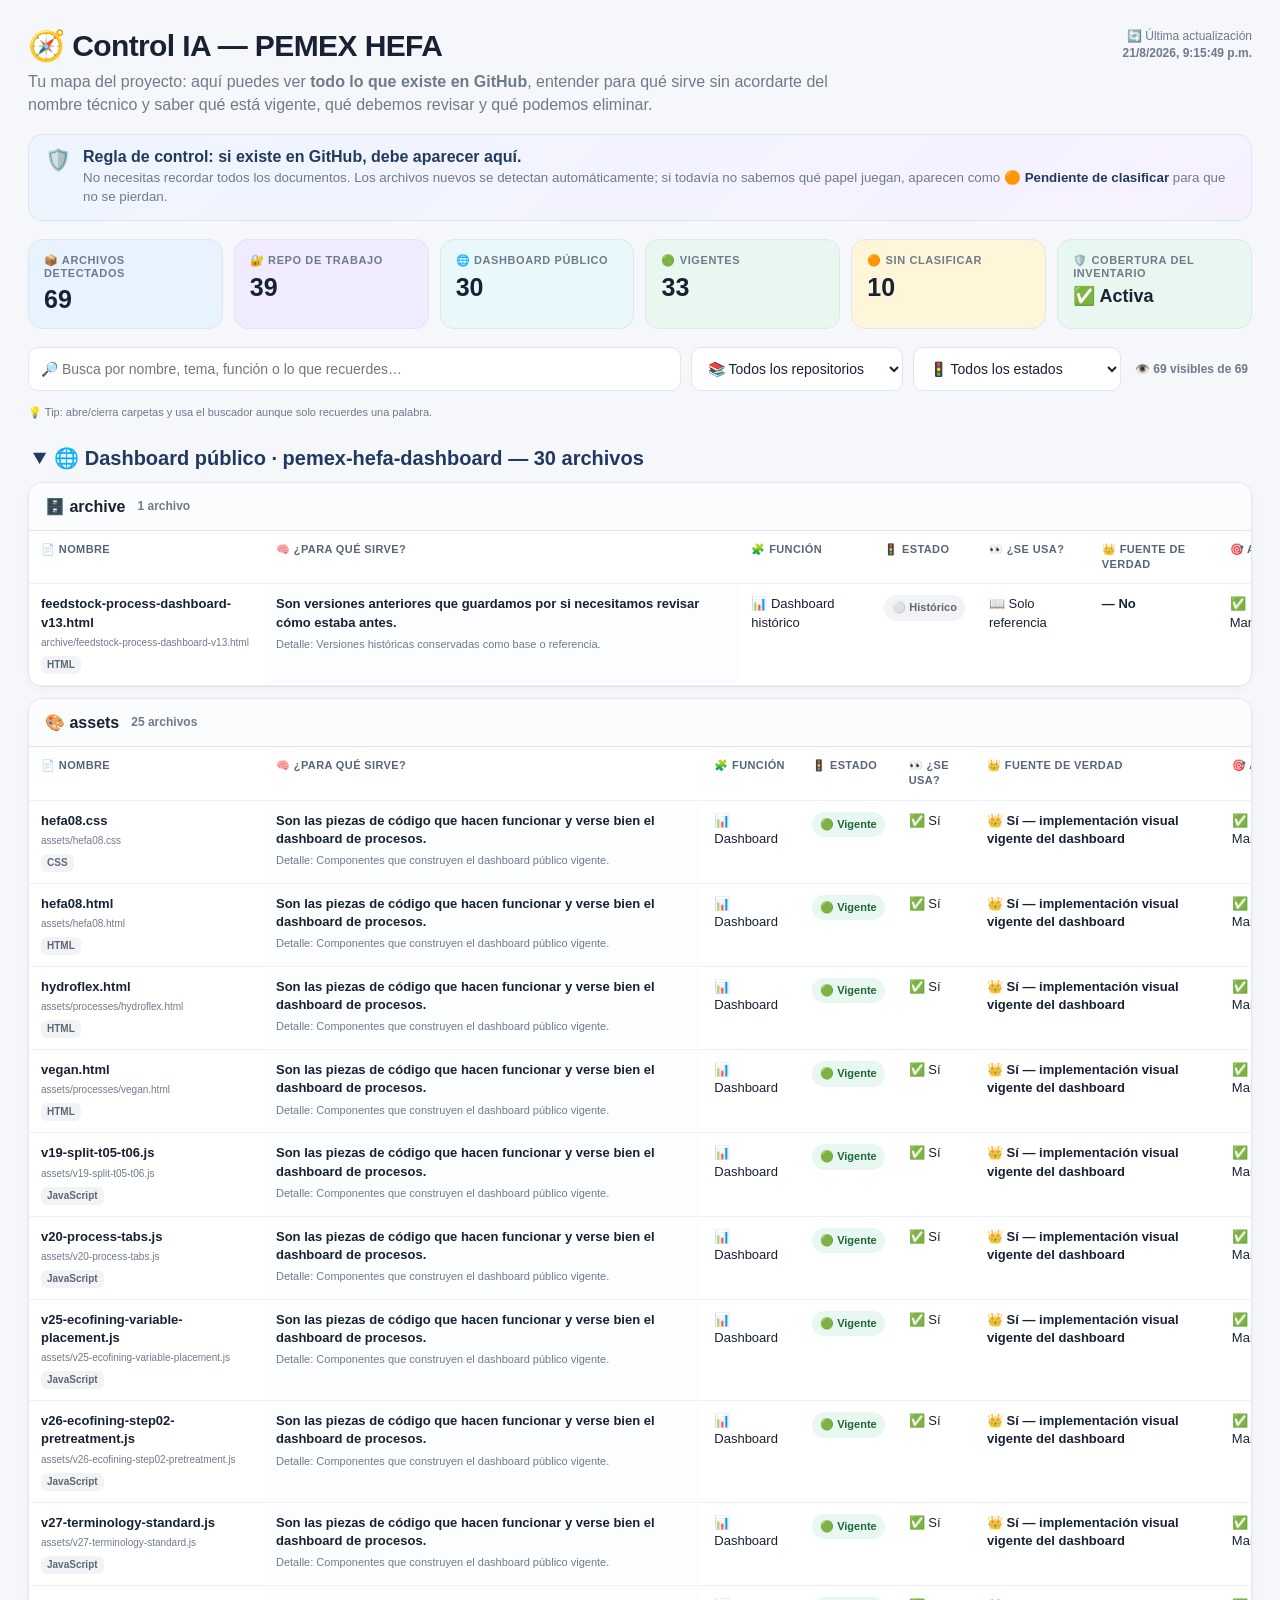
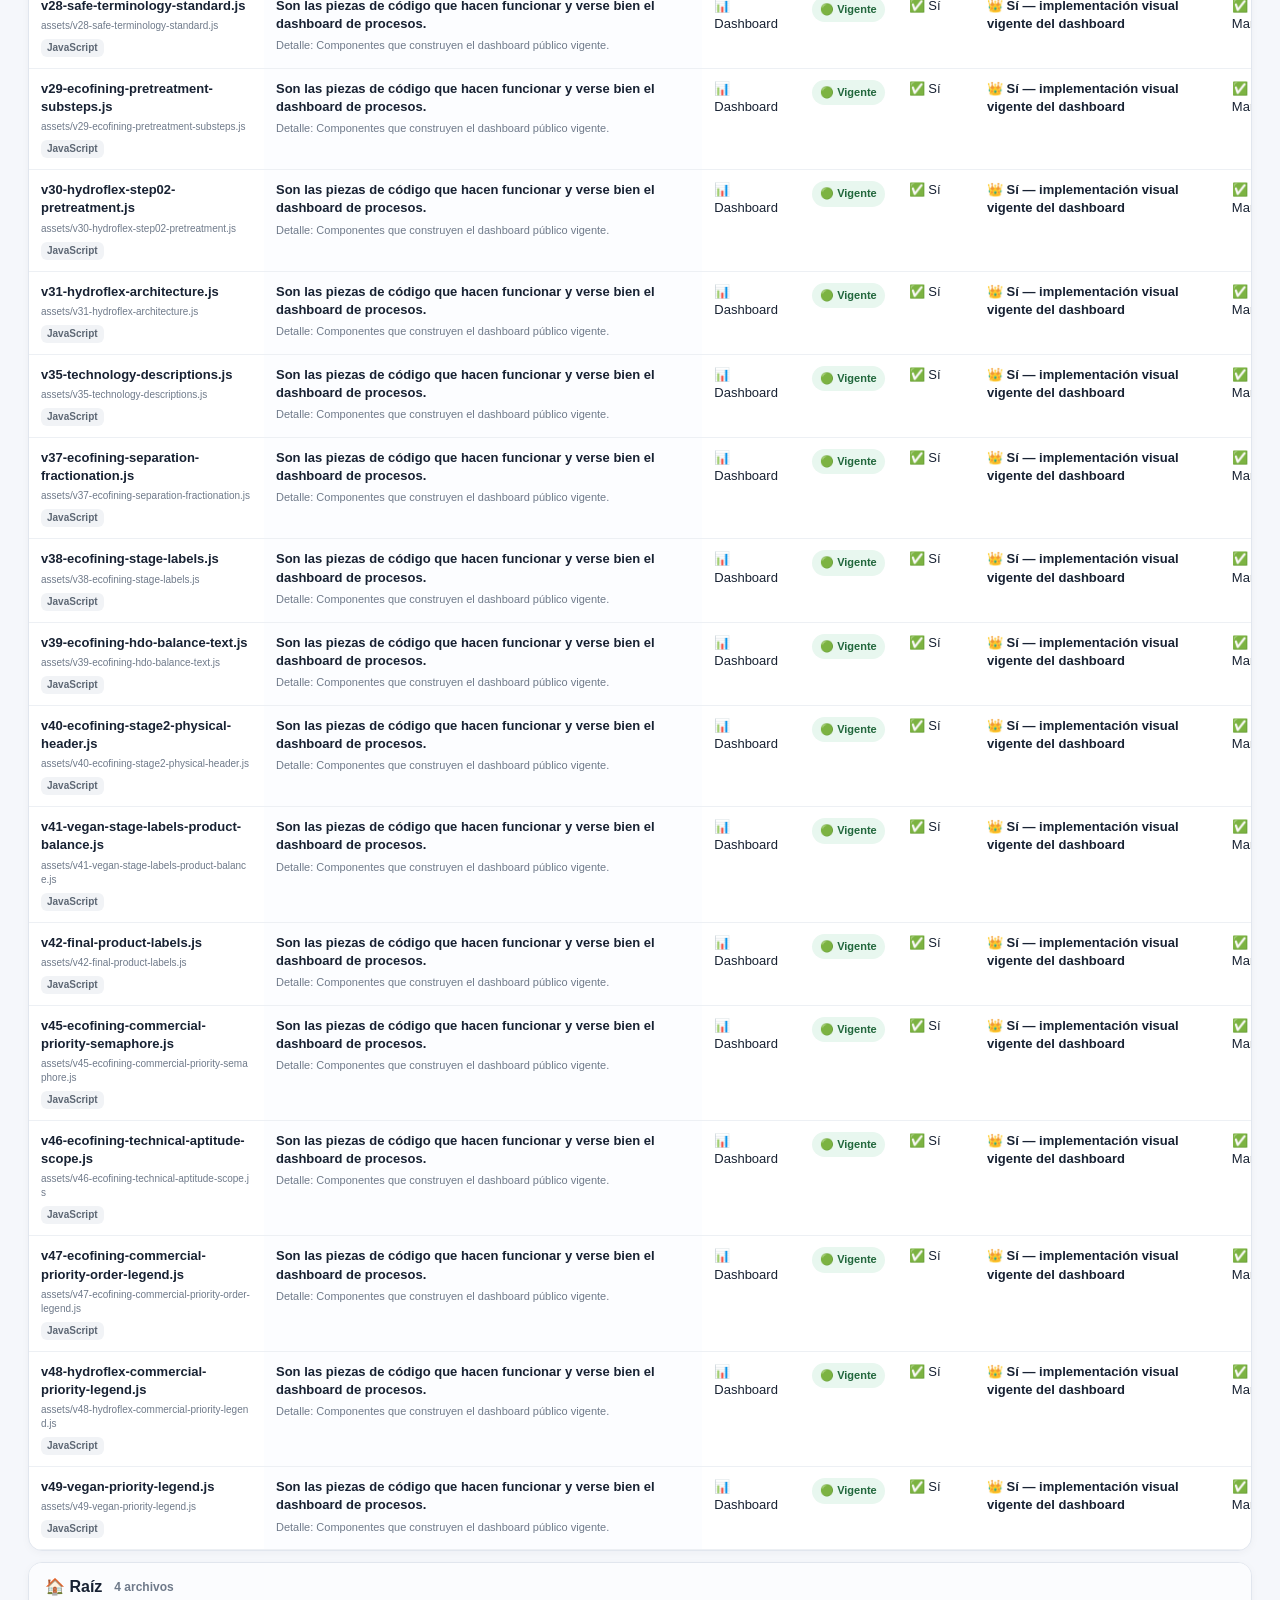
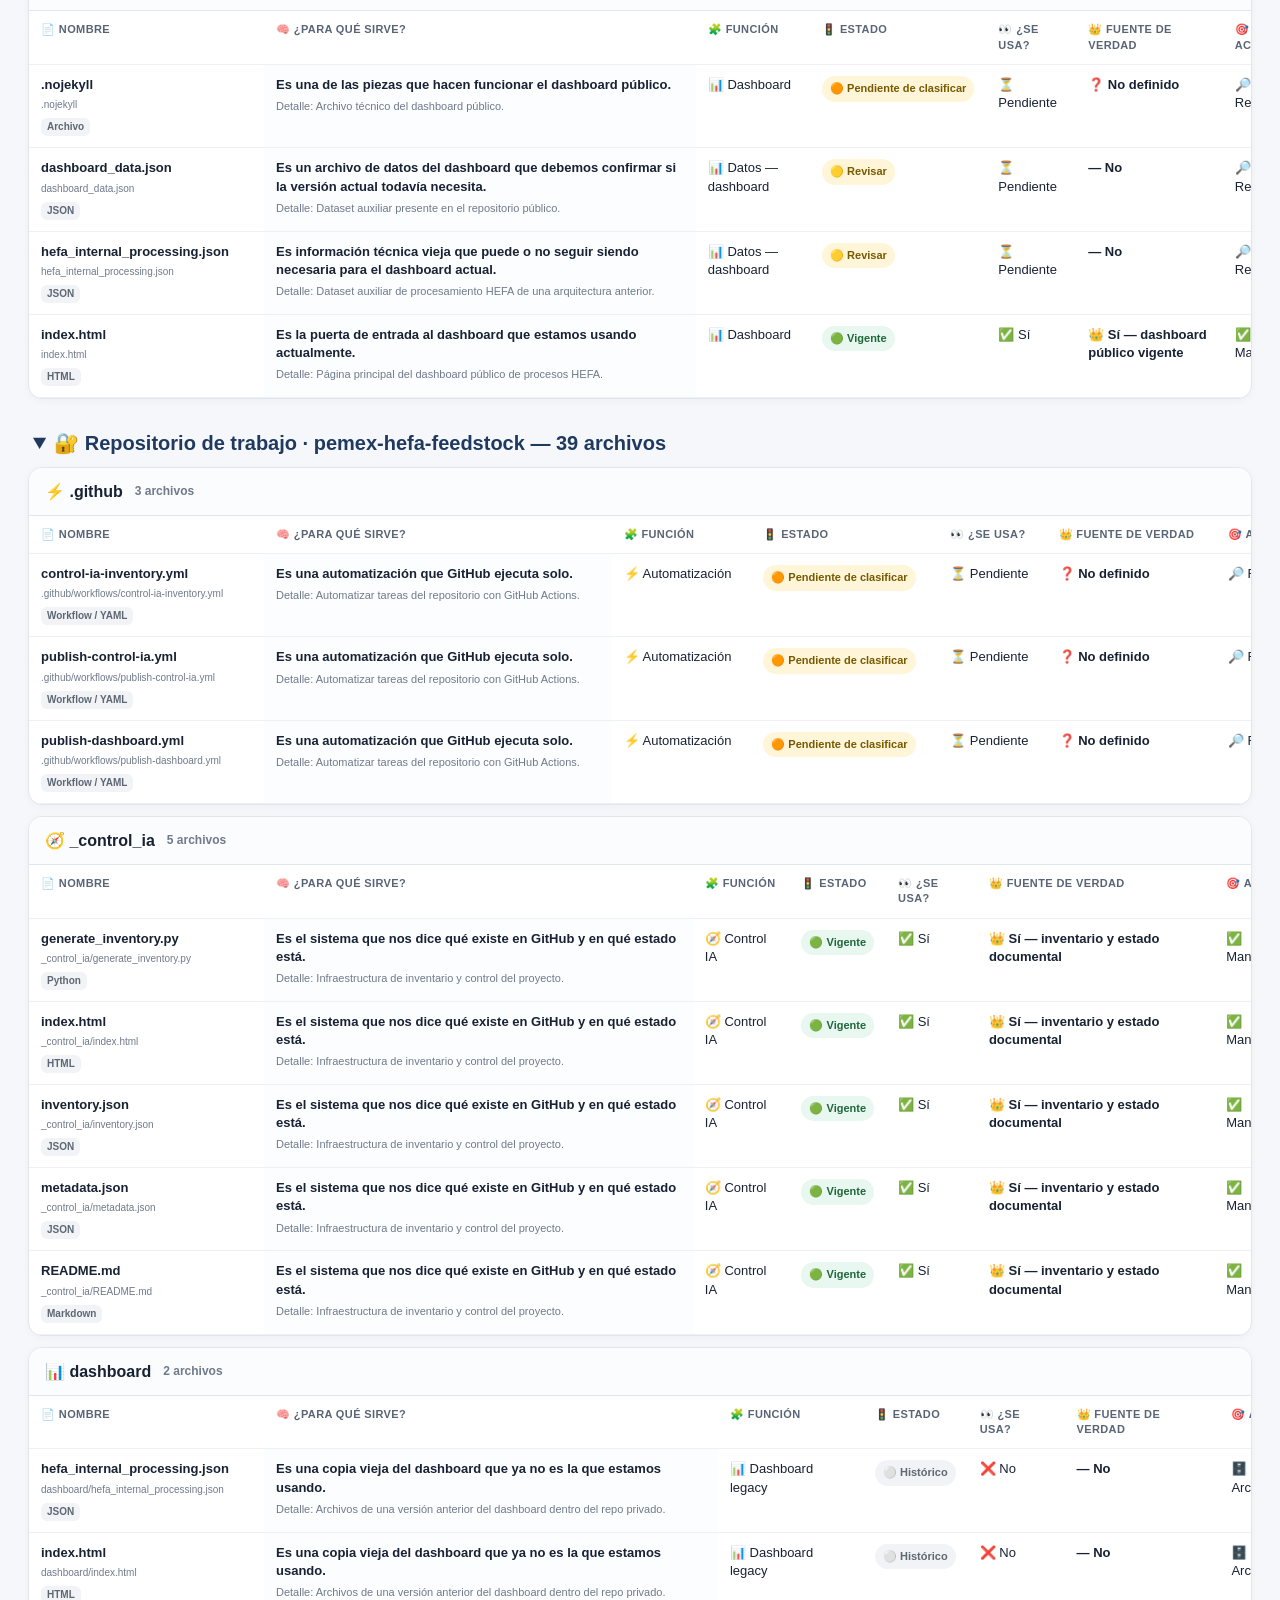
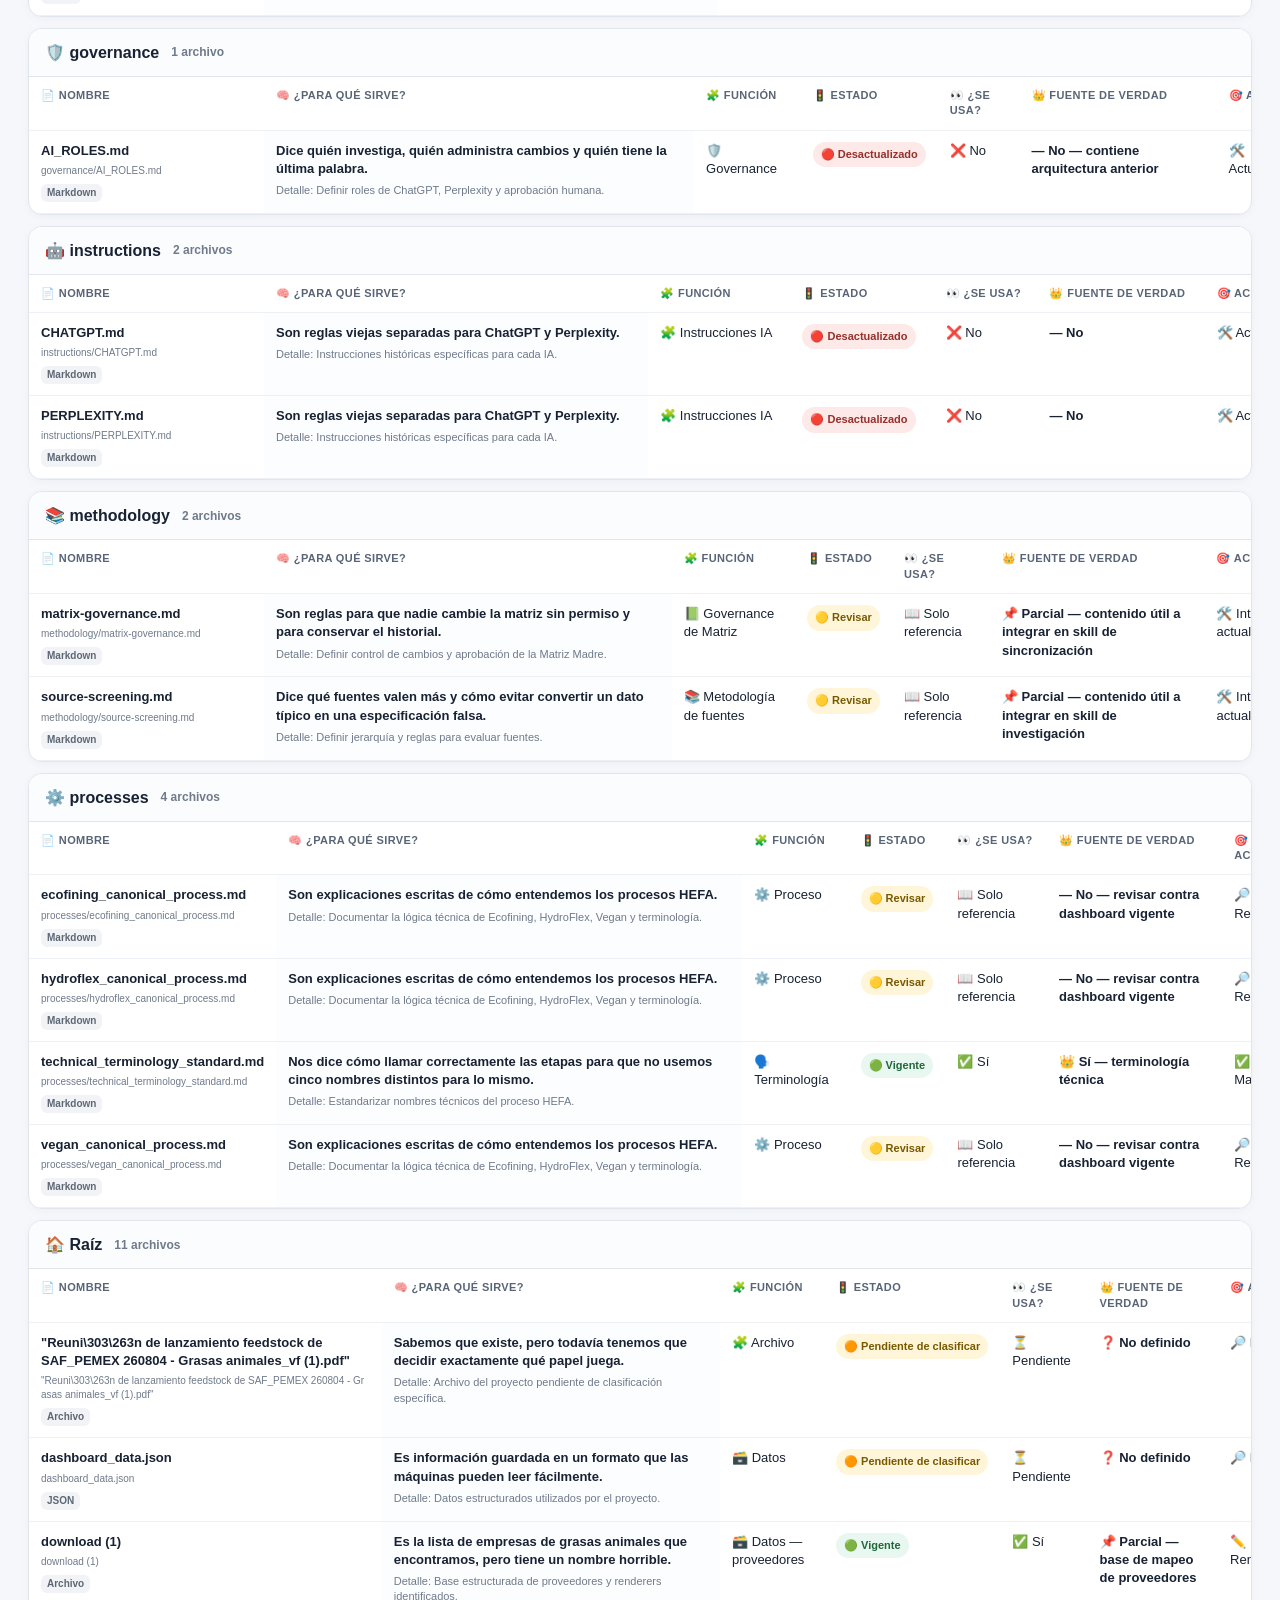
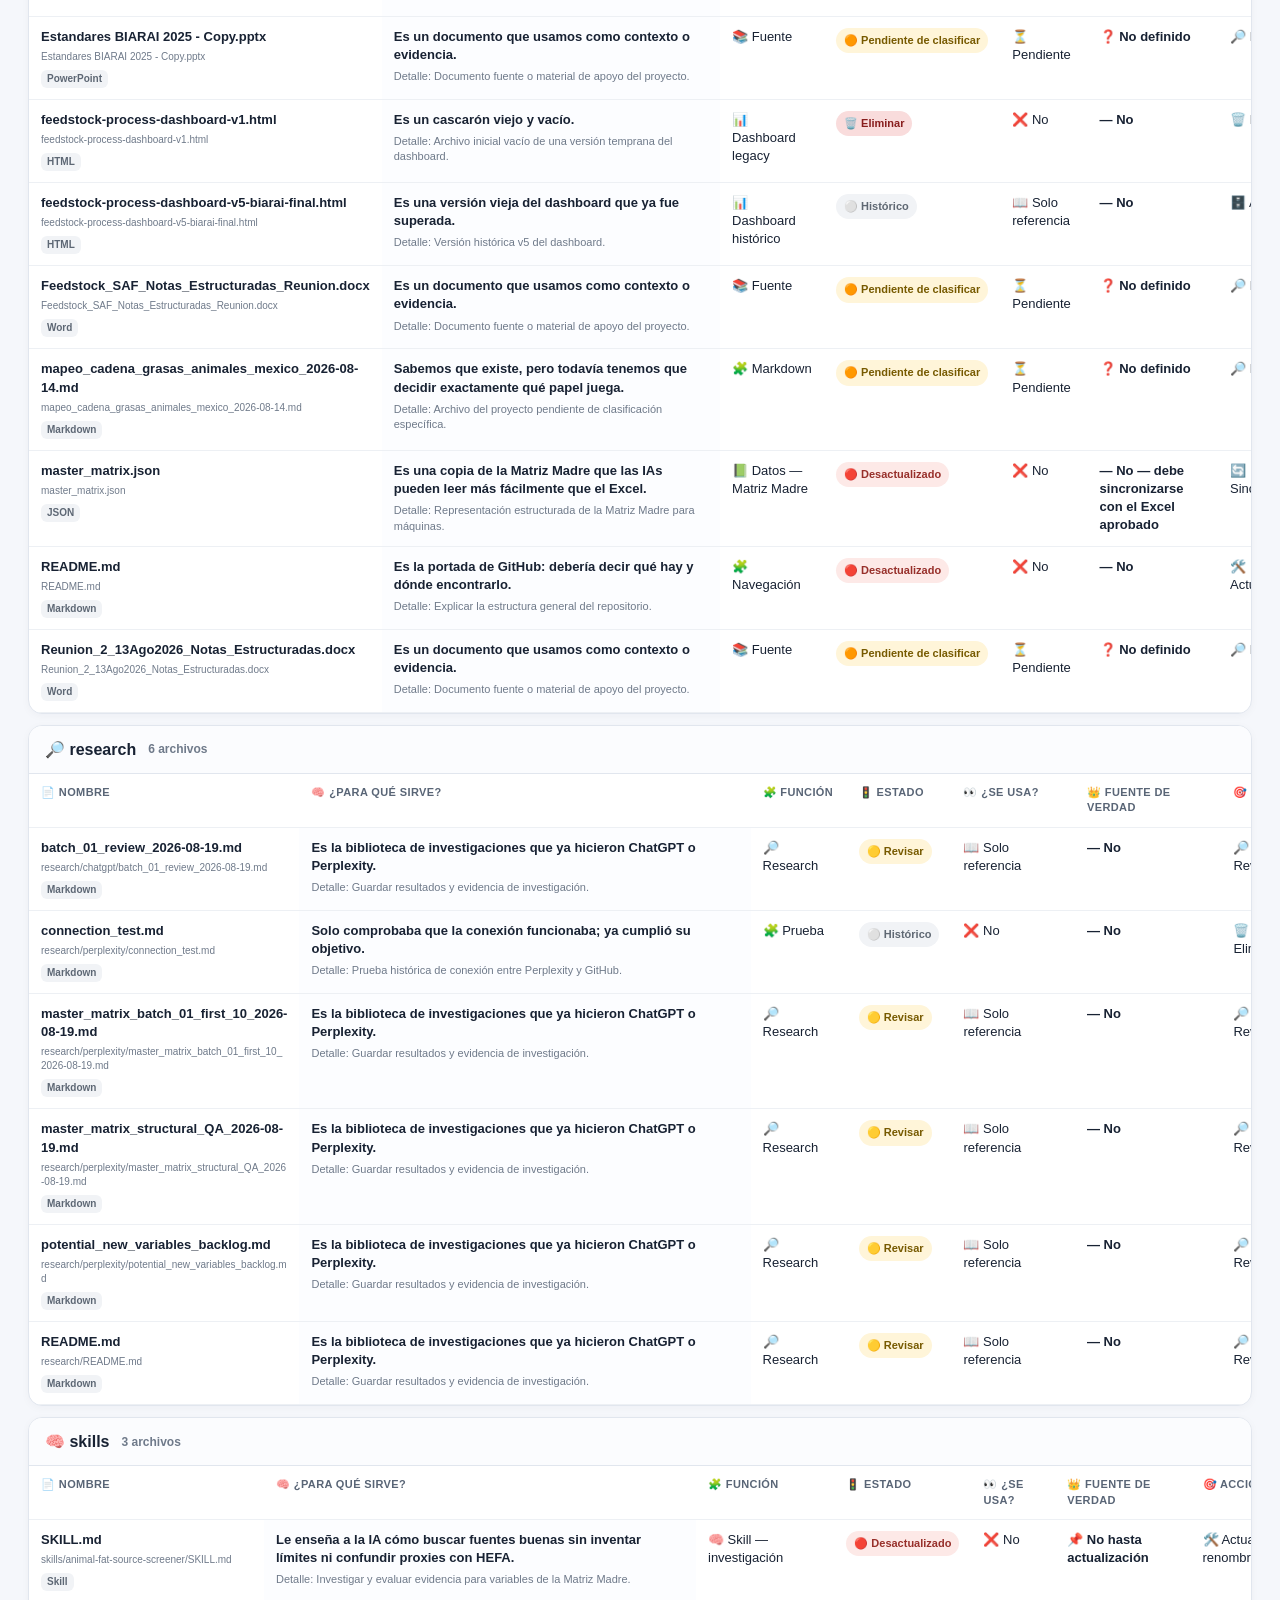
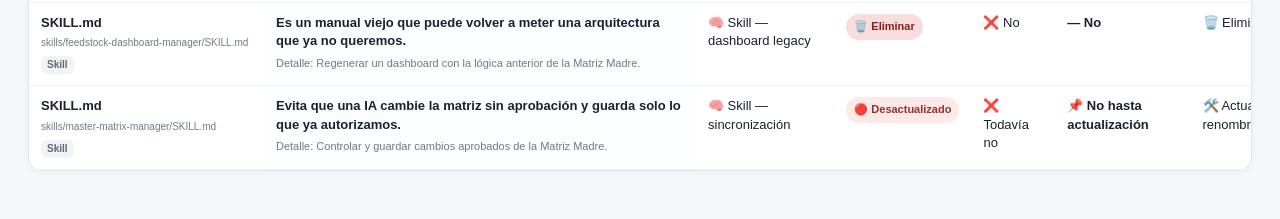
==== control-ia/index.html @ f3b9d6de "Update public Control IA" ====
<!doctype html>
<html lang="es">
<head>
  <meta charset="utf-8" />
  <meta name="viewport" content="width=device-width, initial-scale=1" />
  <title>Control IA — PEMEX HEFA</title>
  <style>
    :root{
      color-scheme:light;
      --bg:#f5f7fb;--card:#ffffff;--text:#182233;--muted:#6f7a8a;--line:#e1e6ee;
      --navy:#203a5f;--blue:#e9f2ff;--purple:#f1ebff;--green:#e8f7ef;--yellow:#fff5d9;
      --red:#fde9e7;--pink:#fff0f6;--gray:#f1f3f6;--cyan:#e9f8fb;
    }
    *{box-sizing:border-box}
    body{margin:0;background:var(--bg);color:var(--text);font-family:Inter,Arial,Helvetica,sans-serif}
    .wrap{max-width:1680px;margin:0 auto;padding:28px}
    .top{display:flex;justify-content:space-between;gap:24px;align-items:flex-start;margin-bottom:18px}
    h1{margin:0 0 7px;font-size:30px;letter-spacing:-.02em}.subtitle{color:var(--muted);margin:0;max-width:850px;line-height:1.45}
    .stamp{color:var(--muted);font-size:12px;text-align:right;line-height:1.45}
    .rule{background:linear-gradient(135deg,#eef5ff,#f7f1ff);border:1px solid #dce5f4;border-radius:14px;padding:13px 16px;margin:14px 0 18px;display:flex;gap:12px;align-items:flex-start}
    .rule .emoji{font-size:21px}.rule b{color:var(--navy)}.rule small{display:block;color:var(--muted);margin-top:3px;line-height:1.4}
    .cards{display:grid;grid-template-columns:repeat(auto-fit,minmax(155px,1fr));gap:11px;margin:0 0 18px}
    .card{background:var(--card);border:1px solid var(--line);border-radius:14px;padding:14px 15px;min-height:88px}
    .card .k{font-size:11px;color:var(--muted);text-transform:uppercase;letter-spacing:.055em;font-weight:700}.card .n{font-size:25px;font-weight:800;margin-top:6px}.card.blue{background:var(--blue)}.card.green{background:var(--green)}.card.yellow{background:var(--yellow)}.card.purple{background:var(--purple)}.card.cyan{background:var(--cyan)}.card.red{background:var(--red)}
    .toolbar{display:flex;gap:10px;flex-wrap:wrap;margin:18px 0}.toolbar input,.toolbar select{border:1px solid var(--line);background:white;border-radius:10px;padding:10px 12px;font-size:14px;min-height:44px;color:var(--text)}.toolbar input{min-width:300px;flex:1}.visible-count{align-self:center;color:var(--muted);font-size:12px;font-weight:700;padding:0 4px}
    details.repo{margin:0 0 20px}.repo>summary{cursor:pointer;font-size:20px;font-weight:800;padding:12px 5px;color:var(--navy)}
    details.folder{background:var(--card);border:1px solid var(--line);border-radius:14px;margin:0 0 11px;overflow:hidden;box-shadow:0 2px 8px rgba(24,34,51,.035)}
    .folder>summary{cursor:pointer;padding:14px 16px;font-weight:800;background:#fbfcfe;border-bottom:1px solid transparent;display:flex;align-items:center;gap:8px}.folder[open]>summary{border-bottom-color:var(--line)}
    .folder-count{color:var(--muted);font-size:12px;font-weight:600;margin-left:4px}.table-wrap{overflow:auto}
    table{width:100%;border-collapse:collapse;min-width:1280px}th,td{padding:11px 12px;border-bottom:1px solid #edf0f4;text-align:left;vertical-align:top;font-size:13px;line-height:1.4}
    th{position:sticky;top:0;background:#fff;z-index:1;font-size:11px;color:#596576;text-transform:uppercase;letter-spacing:.035em}
    td.name{font-weight:800;width:235px}.path{color:var(--muted);font-size:10px;margin-top:4px;word-break:break-all;font-weight:500}.type{display:inline-block;margin-top:6px;padding:2px 6px;border-radius:6px;background:var(--gray);font-size:10px;color:#5d6774;font-weight:700}
    td.simple{min-width:310px;background:#fcfdff}.technical{display:block;color:var(--muted);font-size:11px;margin-top:5px}.chip{display:inline-block;padding:5px 8px;border-radius:999px;font-weight:800;font-size:11px;white-space:nowrap}
    .status-Vigente{background:var(--green);color:#21673c}.status-En-construcción{background:var(--blue);color:#245b91}.status-Revisar,.status-Pendiente-de-clasificar{background:var(--yellow);color:#775a00}.status-Desactualizado{background:var(--red);color:#972f2a}.status-Histórico{background:var(--gray);color:#5f6873}.status-Eliminar{background:#f9dcdc;color:#881d1d}
    .truth{font-weight:700}.empty{padding:25px;color:var(--muted);background:white;border:1px solid var(--line);border-radius:12px}.warning{background:var(--yellow);border:1px solid #efd69c;border-radius:11px;padding:11px 13px;margin-bottom:10px}
    .legend{display:flex;gap:8px;flex-wrap:wrap;margin:-3px 0 15px}.legend span{font-size:11px;color:var(--muted)}
    @media(max-width:700px){.wrap{padding:16px}.top{display:block}.stamp{text-align:left;margin-top:8px}h1{font-size:25px}.toolbar input{min-width:100%}}
  </style>
</head>
<body>
<div class="wrap">
  <div class="top">
    <div>
      <h1>🧭 Control IA — PEMEX HEFA</h1>
      <p class="subtitle">Tu mapa del proyecto: aquí puedes ver <b>todo lo que existe en GitHub</b>, entender para qué sirve sin acordarte del nombre técnico y saber qué está vigente, qué debemos revisar y qué podemos eliminar.</p>
    </div>
    <div class="stamp" id="stamp">⏳ Cargando inventario…</div>
  </div>

  <div class="rule">
    <div class="emoji">🛡️</div>
    <div><b>Regla de control: si existe en GitHub, debe aparecer aquí.</b><small>No necesitas recordar todos los documentos. Los archivos nuevos se detectan automáticamente; si todavía no sabemos qué papel juegan, aparecen como 🟠 <b>Pendiente de clasificar</b> para que no se pierdan.</small></div>
  </div>

  <div id="warnings"></div>
  <div class="cards" id="cards"></div>

  <div class="toolbar">
    <input id="search" placeholder="🔎 Busca por nombre, tema, función o lo que recuerdes…" aria-label="Buscar archivos" />
    <select id="repoFilter"><option value="">📚 Todos los repositorios</option></select>
    <select id="statusFilter"><option value="">🚦 Todos los estados</option></select>
    <div class="visible-count" id="visibleCount"></div>
  </div>

  <div class="legend"><span>💡 Tip: abre/cierra carpetas y usa el buscador aunque solo recuerdes una palabra.</span></div>
  <div id="content"></div>
</div>
<script>
const esc=s=>String(s??'').replace(/[&<>"']/g,m=>({'&':'&amp;','<':'&lt;','>':'&gt;','"':'&quot;',"'":'&#039;'}[m]));
const slug=s=>String(s??'').replaceAll(' ','-');
const statusEmoji={
  'Vigente':'🟢','En construcción':'🔵','Revisar':'🟡','Desactualizado':'🔴','Histórico':'⚪','Eliminar':'🗑️','Pendiente de clasificar':'🟠'
};
const folderEmoji=name=>({
  'Raíz':'🏠','skills':'🧠','research':'🔎','processes':'⚙️','methodology':'📚','governance':'🛡️','instructions':'🤖','_control_ia':'🧭','dashboard':'📊','.github':'⚡','assets':'🎨','archive':'🗄️'
}[name]||'📁');
const functionEmoji=f=>{
  const s=String(f||'').toLowerCase();
  if(s.includes('skill'))return '🧠';if(s.includes('research'))return '🔎';if(s.includes('dashboard'))return '📊';if(s.includes('matriz'))return '📗';if(s.includes('governance'))return '🛡️';if(s.includes('fuente'))return '📚';if(s.includes('proceso'))return '⚙️';if(s.includes('automat'))return '⚡';if(s.includes('control ia'))return '🧭';if(s.includes('dato'))return '🗃️';if(s.includes('terminolog'))return '🗣️';return '🧩';
};
const actionEmoji=a=>{
  const s=String(a||'').toLowerCase();
  if(s.includes('eliminar'))return '🗑️';if(s.includes('actualizar'))return '🛠️';if(s.includes('renombr'))return '✏️';if(s.includes('sincron'))return '🔄';if(s.includes('archiv'))return '🗄️';if(s.includes('revis'))return '🔎';if(s.includes('mantener'))return '✅';return '🎯';
};
const useEmoji=u=>{const s=String(u||'').toLowerCase();if(s==='sí'||s==='si')return '✅';if(s.includes('no'))return '❌';if(s.includes('referencia'))return '📖';if(s.includes('pendiente')||s.includes('todavía'))return '⏳';return '👀';};
const truthEmoji=t=>{const s=String(t||'').toLowerCase();if(s.startsWith('sí')||s.startsWith('si'))return '👑';if(s.includes('no definido'))return '❓';if(s==='no'||s.startsWith('no —'))return '—';return '📌';};
let DATA=null;

function renderCards(allFiles){
  const counts={};for(const f of allFiles)counts[f.status]=(counts[f.status]||0)+1;
  const privateCount=allFiles.filter(f=>f.repo==='pemex-hefa-feedstock').length;
  const publicCount=allFiles.filter(f=>f.repo==='pemex-hefa-dashboard').length;
  const pending=counts['Pendiente de clasificar']||0;
  const warnings=(DATA?.warnings||[]).length;
  document.getElementById('cards').innerHTML=`
    <div class="card blue"><div class="k">📦 Archivos detectados</div><div class="n">${allFiles.length}</div></div>
    <div class="card purple"><div class="k">🔐 Repo de trabajo</div><div class="n">${privateCount}</div></div>
    <div class="card cyan"><div class="k">🌐 Dashboard público</div><div class="n">${publicCount}</div></div>
    <div class="card green"><div class="k">🟢 Vigentes</div><div class="n">${counts['Vigente']||0}</div></div>
    <div class="card yellow"><div class="k">🟠 Sin clasificar</div><div class="n">${pending}</div></div>
    <div class="card ${warnings?'red':'green'}"><div class="k">🛡️ Cobertura del inventario</div><div class="n" style="font-size:18px">${warnings?'⚠️ Revisar':'✅ Activa'}</div></div>`;
}

function render(){
  if(!DATA)return;
  const q=document.getElementById('search').value.trim().toLowerCase();
  const repo=document.getElementById('repoFilter').value;
  const status=document.getElementById('statusFilter').value;
  const files=DATA.files.filter(f=>{
    if(repo&&f.repo!==repo)return false;if(status&&f.status!==status)return false;
    if(!q)return true;
    return [f.name,f.path,f.purpose,f.for_dummies,f.function,f.status,f.used,f.source_of_truth,f.action].join(' ').toLowerCase().includes(q);
  });
  document.getElementById('visibleCount').textContent=`👁️ ${files.length} visibles de ${DATA.files.length}`;
  const byRepo={};for(const f of files){byRepo[f.repo]||={};byRepo[f.repo][f.folder]||=[];byRepo[f.repo][f.folder].push(f);}
  const root=document.getElementById('content');
  if(!files.length){root.innerHTML='<div class="empty">🤷 No encontré archivos con esos filtros. Prueba otra palabra.</div>';return;}
  root.innerHTML=Object.entries(byRepo).map(([repoName,folders])=>{
    const repoIcon=repoName==='pemex-hefa-feedstock'?'🔐':'🌐';
    const repoLabel=repoName==='pemex-hefa-feedstock'?'Repositorio de trabajo':'Dashboard público';
    return `<details class="repo" open><summary>${repoIcon} ${repoLabel} · ${esc(repoName)} — ${Object.values(folders).flat().length} archivos</summary>
      ${Object.entries(folders).map(([folderName,rows])=>`<details class="folder" open>
        <summary>${folderEmoji(folderName)} ${esc(folderName)} <span class="folder-count">${rows.length} archivo${rows.length===1?'':'s'}</span></summary>
        <div class="table-wrap"><table><thead><tr>
          <th>📄 Nombre</th><th>🧠 ¿Para qué sirve?</th><th>🧩 Función</th><th>🚦 Estado</th><th>👀 ¿Se usa?</th><th>👑 Fuente de verdad</th><th>🎯 Acción</th>
        </tr></thead><tbody>
        ${rows.map(f=>`<tr>
          <td class="name">${esc(f.name)}<div class="path">${esc(f.path)}</div><span class="type">${esc(f.technical_type)}</span></td>
          <td class="simple"><b>${esc(f.for_dummies)}</b><span class="technical">Detalle: ${esc(f.purpose)}</span></td>
          <td>${functionEmoji(f.function)} ${esc(f.function)}</td>
          <td><span class="chip status-${slug(f.status)}">${statusEmoji[f.status]||'⚪'} ${esc(f.status)}</span></td>
          <td>${useEmoji(f.used)} ${esc(f.used)}</td>
          <td class="truth">${truthEmoji(f.source_of_truth)} ${esc(f.source_of_truth)}</td>
          <td>${actionEmoji(f.action)} ${esc(f.action)}</td>
        </tr>`).join('')}
        </tbody></table></div></details>`).join('')}
    </details>`;
  }).join('');
}

fetch('inventory.json',{cache:'no-store'})
  .then(r=>{if(!r.ok)throw new Error(`HTTP ${r.status}`);return r.json();})
  .then(data=>{
    DATA=data;renderCards(data.files);
    document.getElementById('stamp').innerHTML=`🔄 Última actualización<br><b>${new Date(data.generated_at).toLocaleString('es-MX')}</b>`;
    const warnings=data.warnings||[];
    document.getElementById('warnings').innerHTML=warnings.map(w=>`<div class="warning">⚠️ ${esc(w)}</div>`).join('');
    const repos=[...new Set(data.files.map(f=>f.repo))].sort();const statuses=[...new Set(data.files.map(f=>f.status))].sort();
    document.getElementById('repoFilter').innerHTML+=[...repos].map(v=>`<option value="${esc(v)}">${v==='pemex-hefa-feedstock'?'🔐':'🌐'} ${esc(v)}</option>`).join('');
    document.getElementById('statusFilter').innerHTML+=statuses.map(v=>`<option value="${esc(v)}">${statusEmoji[v]||'⚪'} ${esc(v)}</option>`).join('');render();
  })
  .catch(err=>{document.getElementById('stamp').textContent='⚠️ Inventario no disponible';document.getElementById('content').innerHTML=`<div class="warning">No se pudo cargar inventory.json: ${esc(err.message)}</div>`;});
['search','repoFilter','statusFilter'].forEach(id=>document.getElementById(id).addEventListener('input',render));
</script>
</body>
</html>
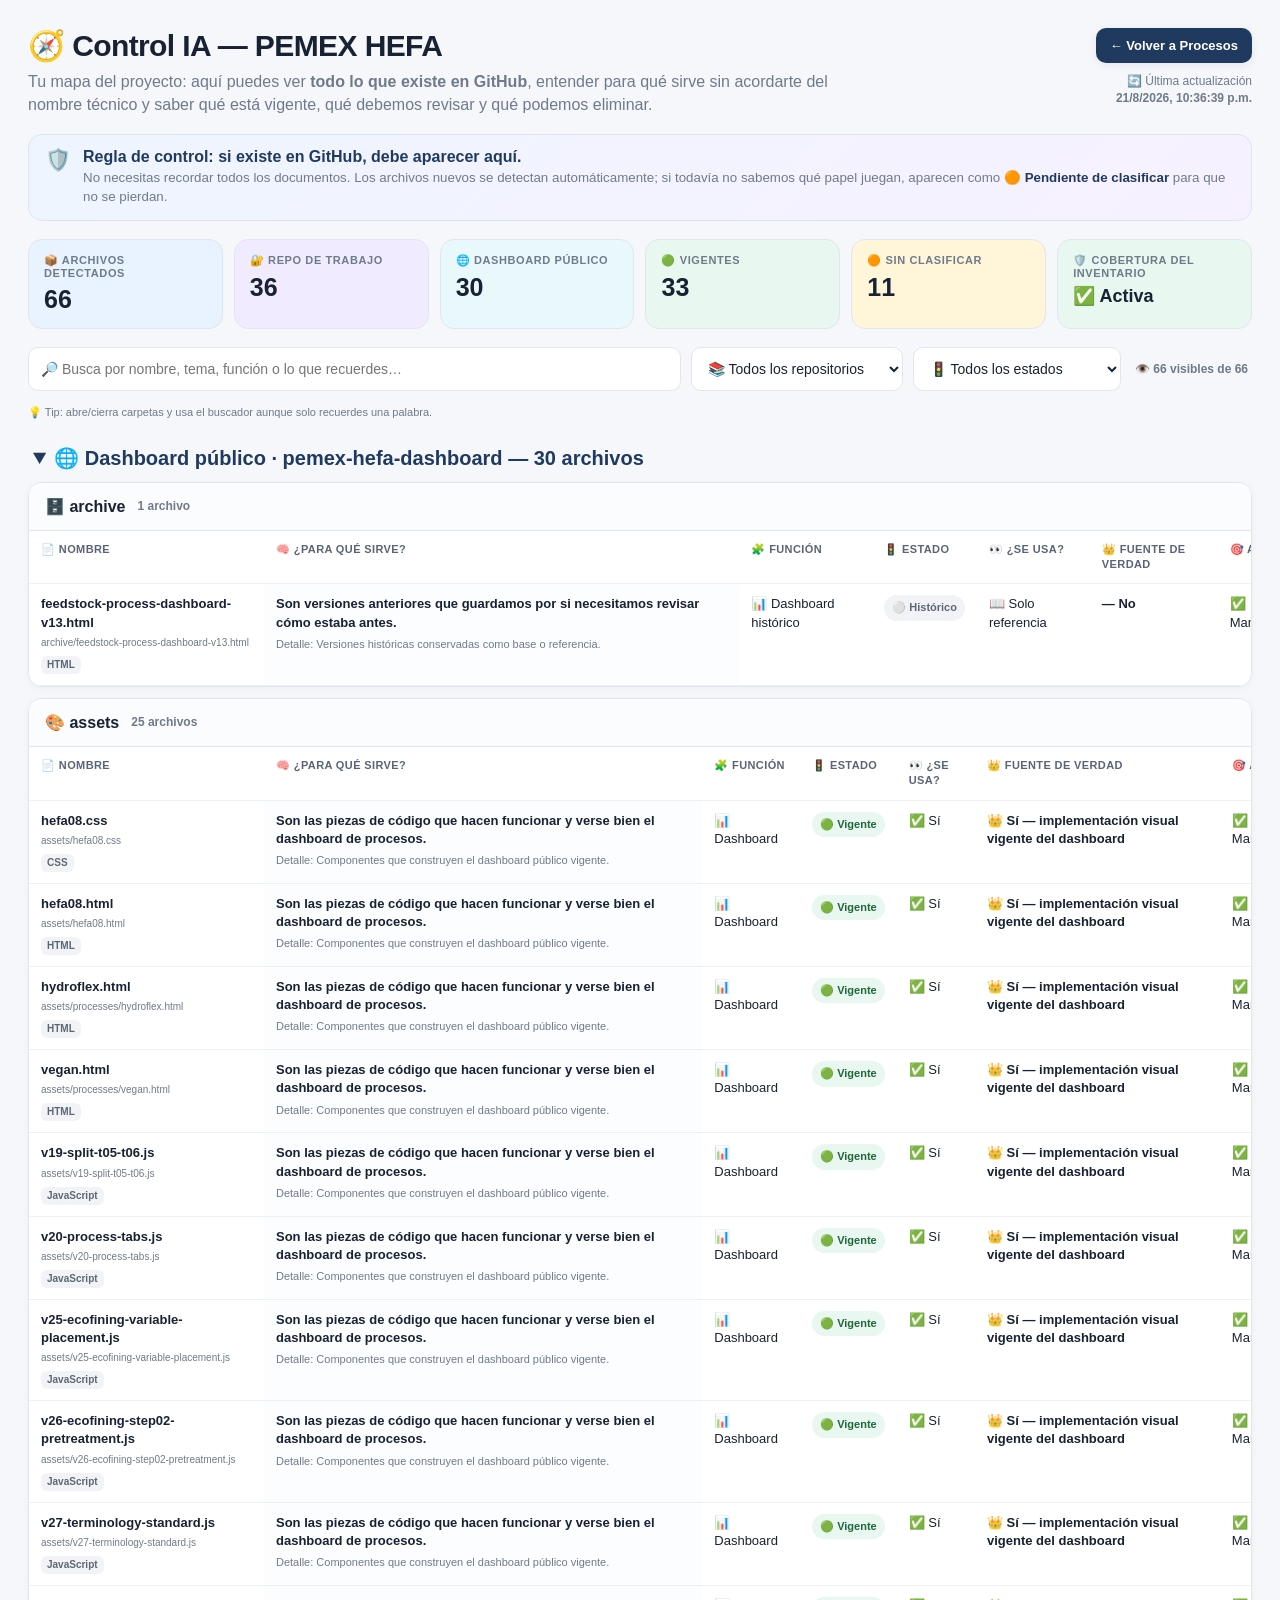
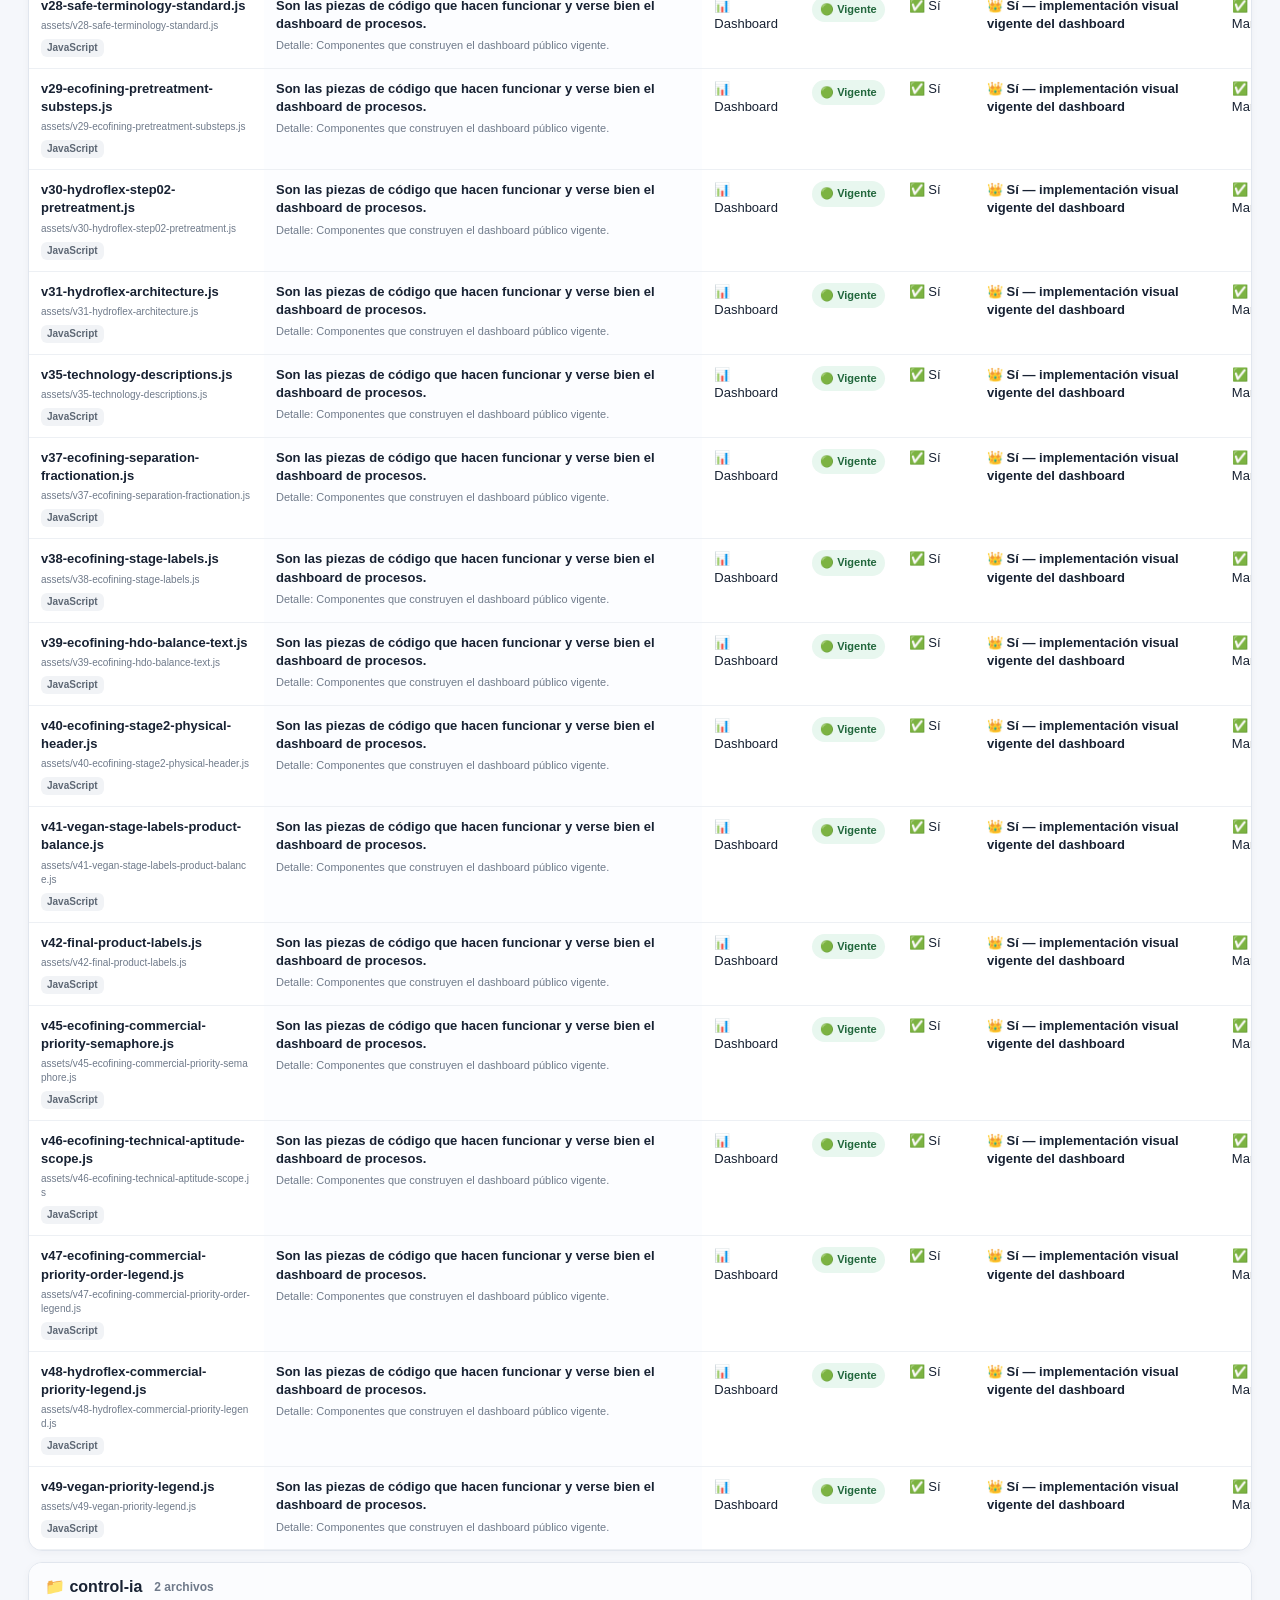
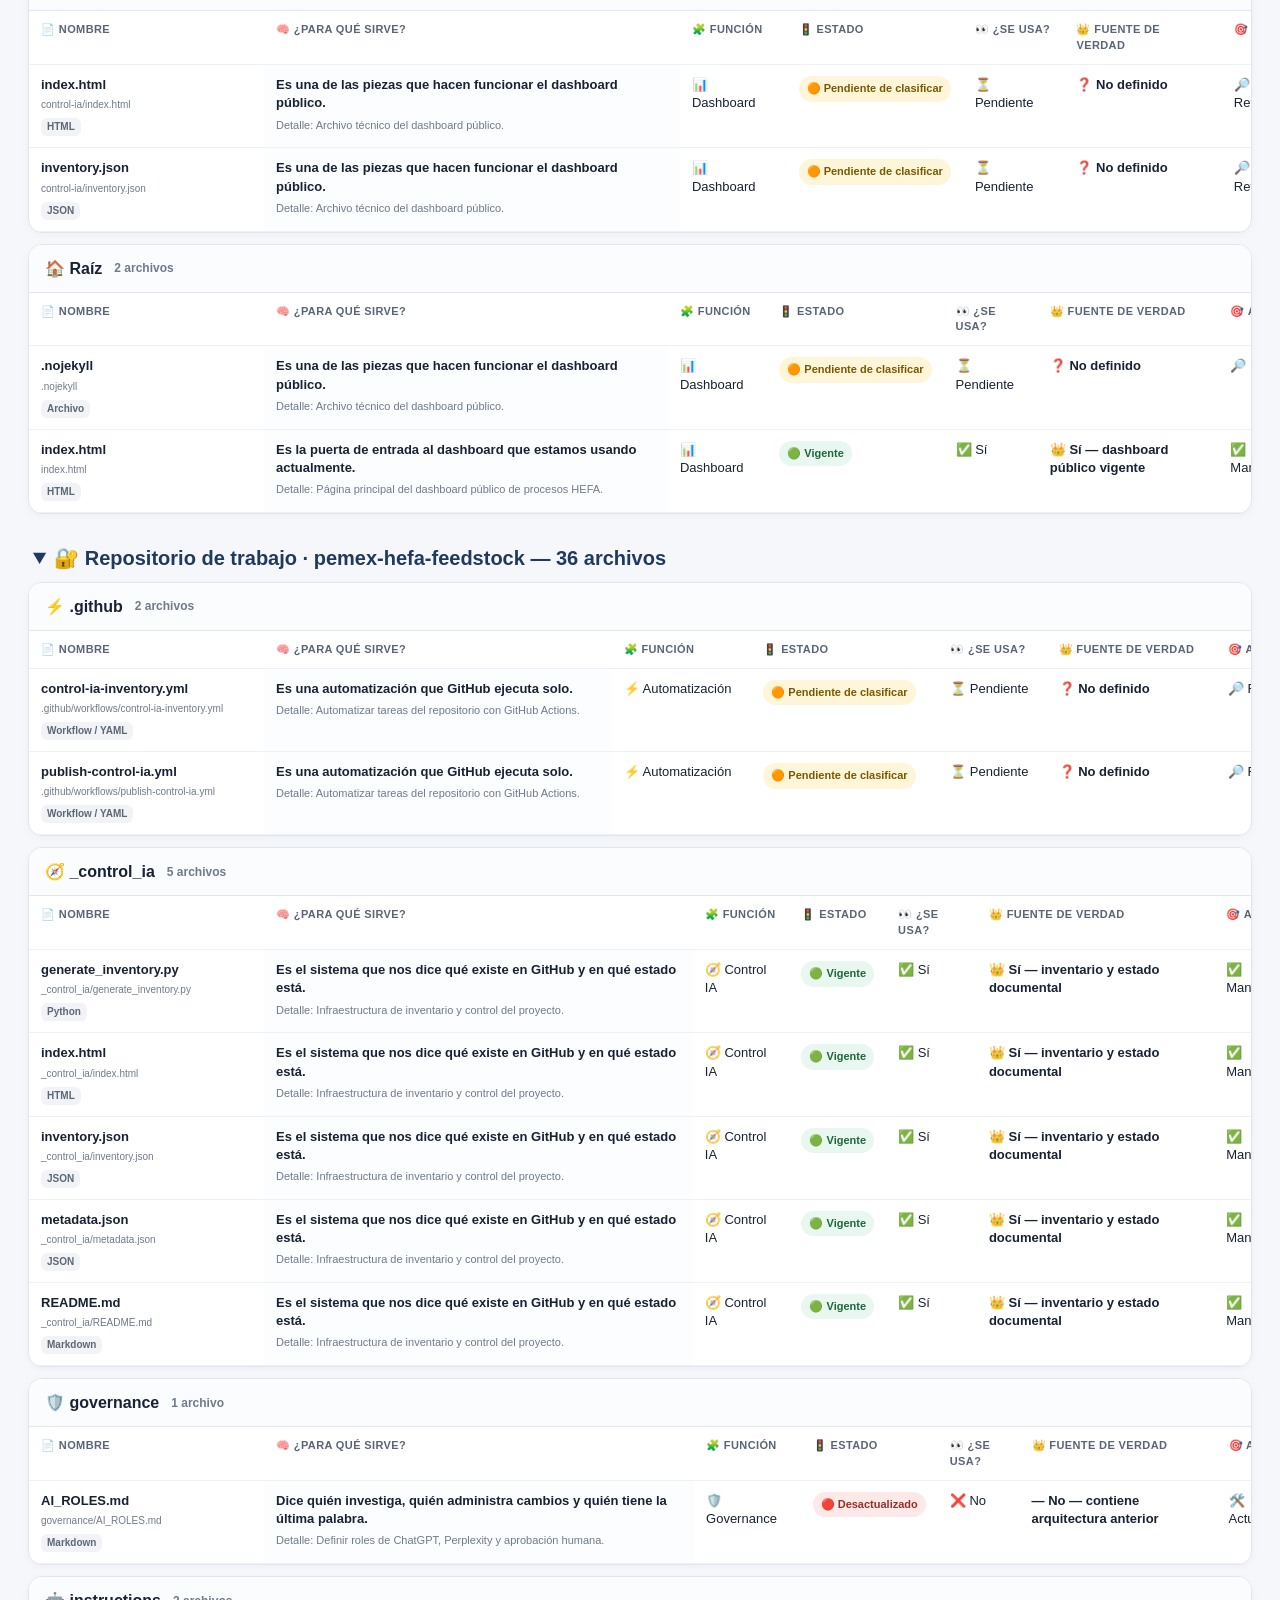
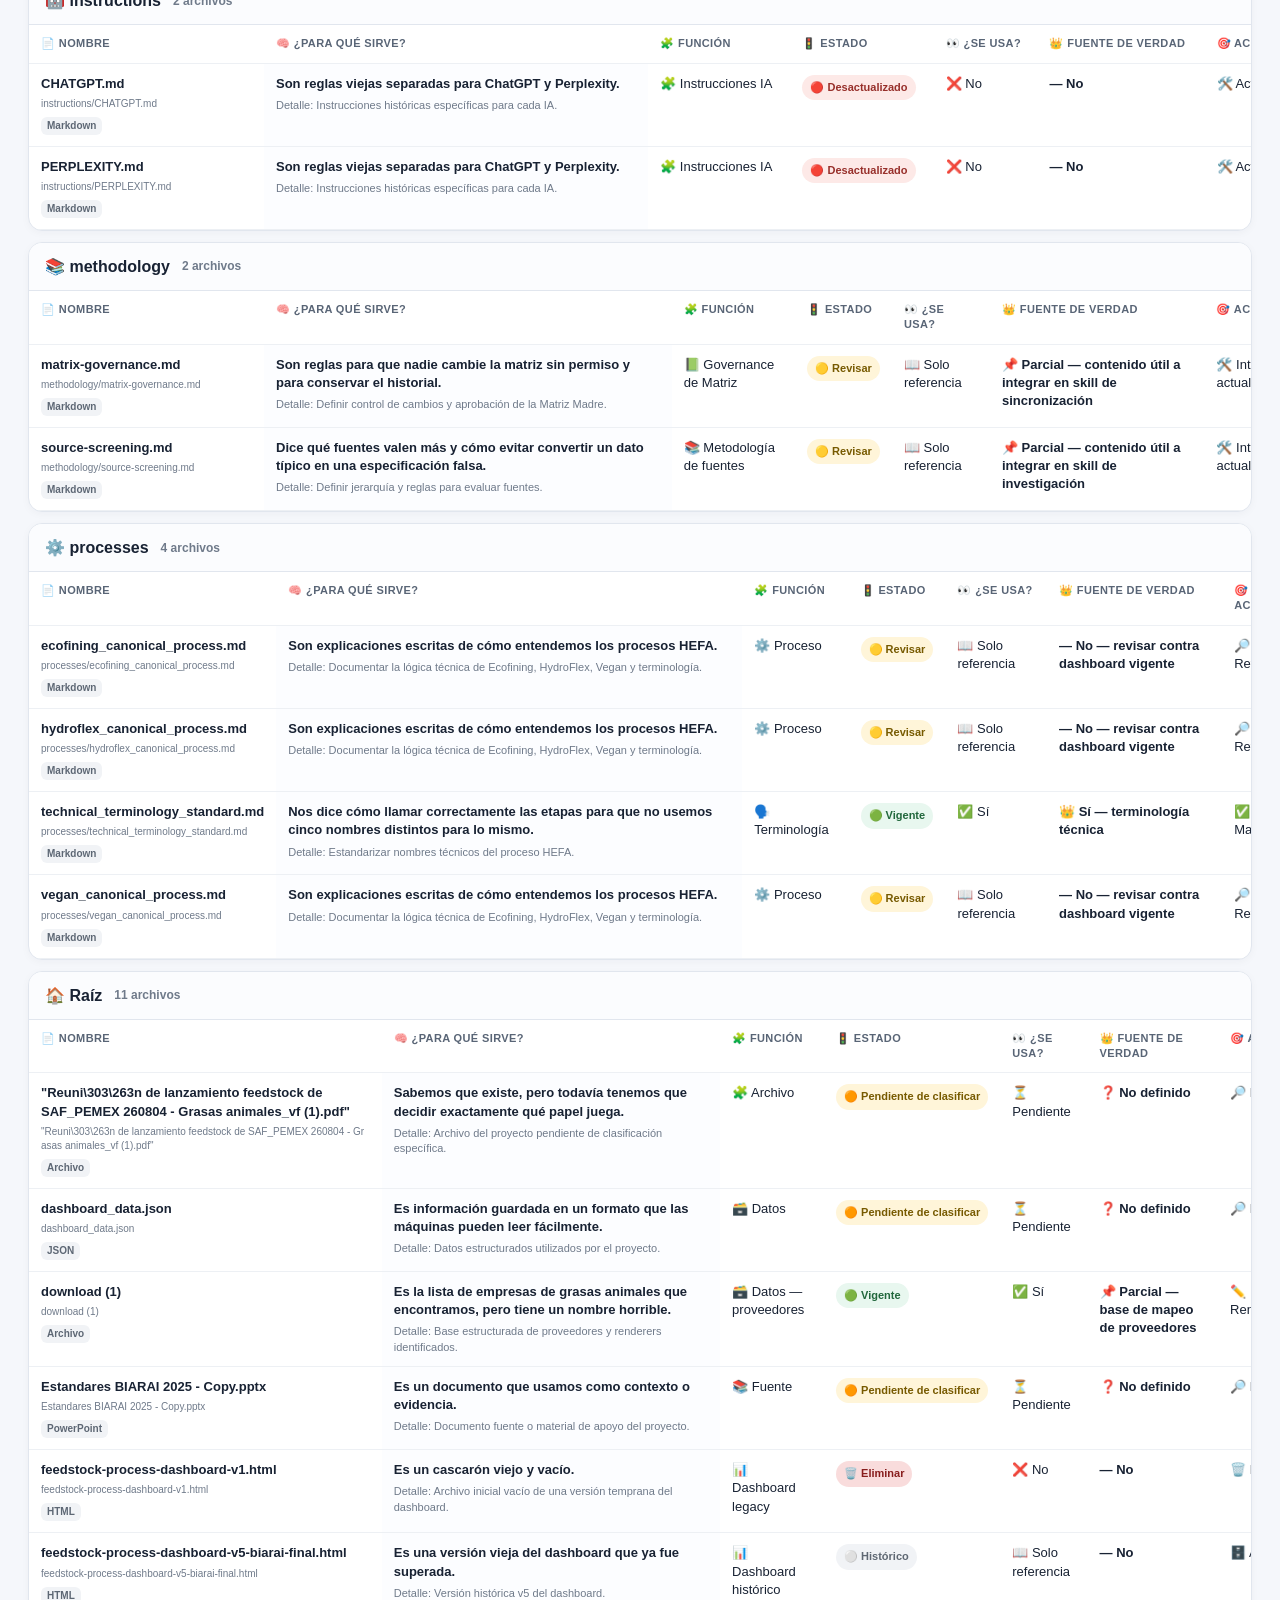
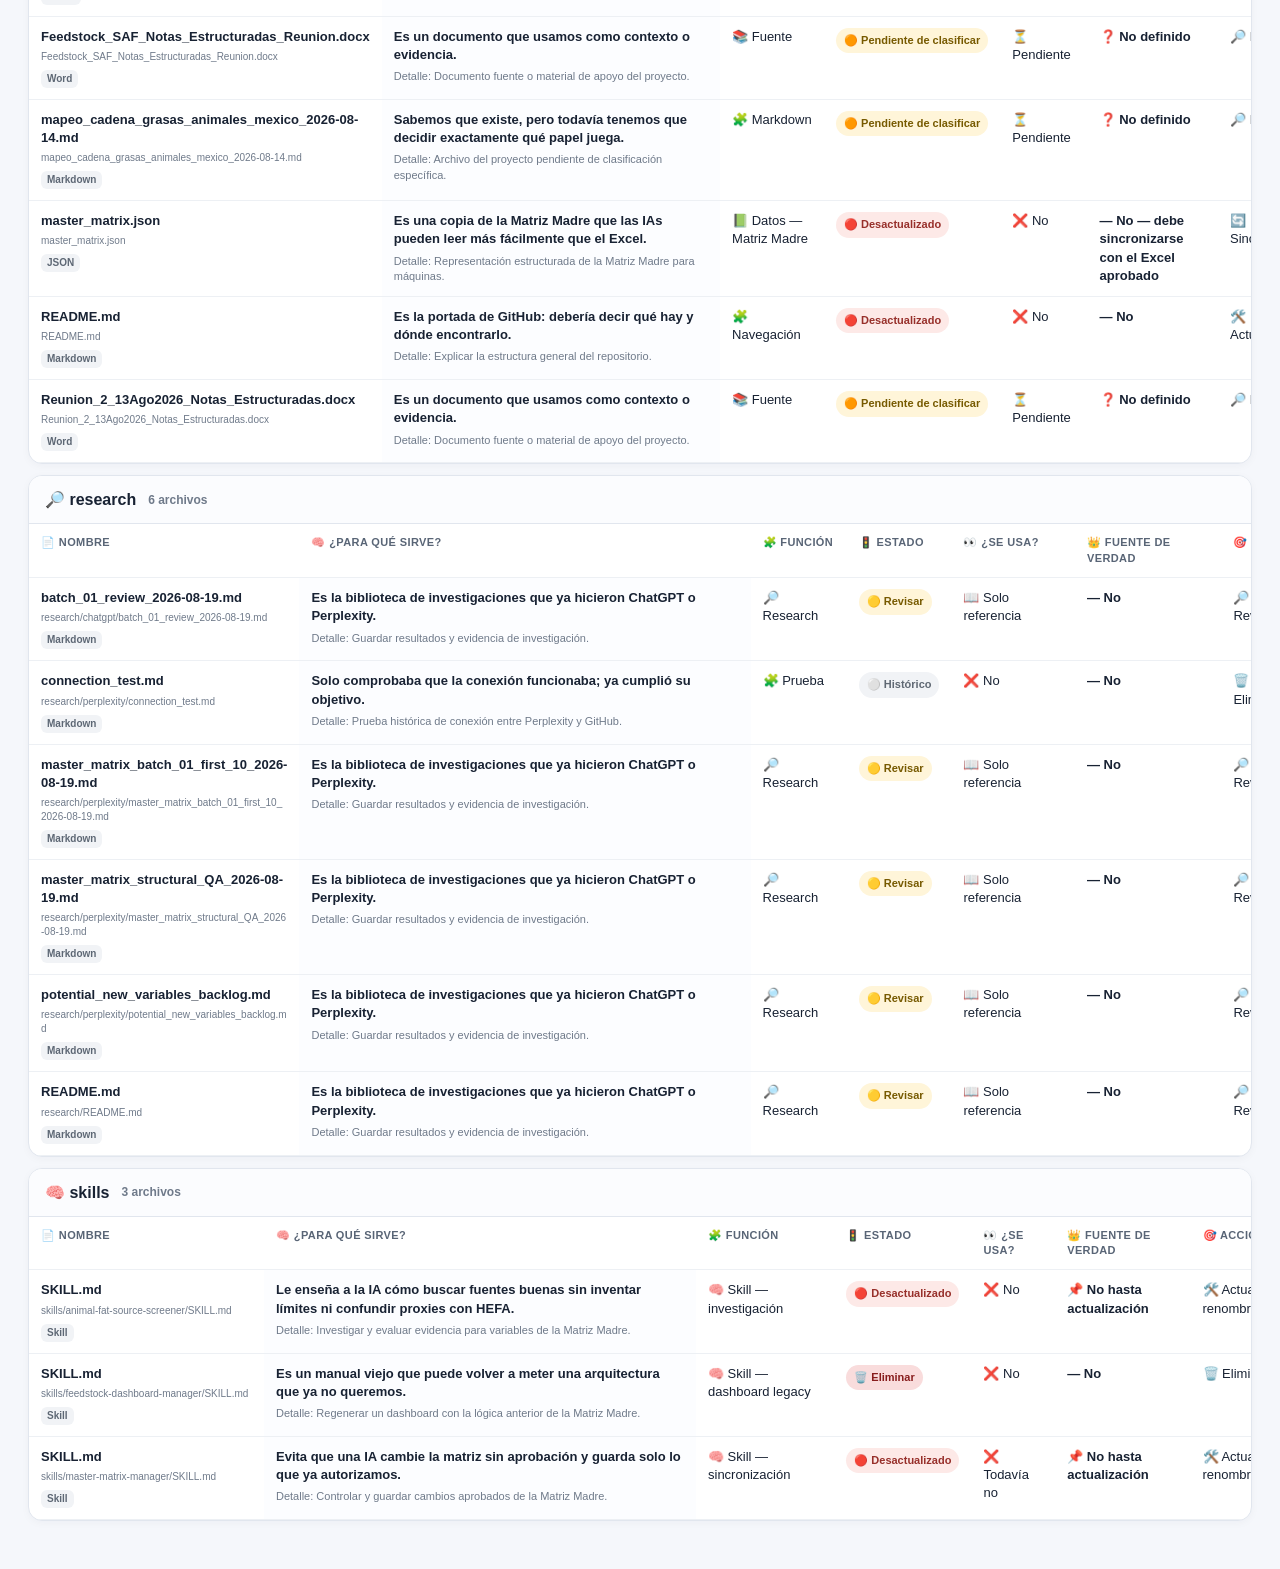
==== commit eeb54996: "Update public Control IA" ====
--- a/control-ia/index.html
+++ b/control-ia/index.html
@@ -16,7 +16,7 @@
     .wrap{max-width:1680px;margin:0 auto;padding:28px}
     .top{display:flex;justify-content:space-between;gap:24px;align-items:flex-start;margin-bottom:18px}
     h1{margin:0 0 7px;font-size:30px;letter-spacing:-.02em}.subtitle{color:var(--muted);margin:0;max-width:850px;line-height:1.45}
-    .stamp{color:var(--muted);font-size:12px;text-align:right;line-height:1.45}
+    .top-actions{display:flex;flex-direction:column;align-items:flex-end;gap:10px}.back-btn{display:inline-flex;align-items:center;gap:7px;background:var(--navy);color:white;text-decoration:none;border-radius:10px;padding:10px 14px;font-size:13px;font-weight:800;box-shadow:0 2px 8px rgba(24,34,51,.08)}.back-btn:hover{opacity:.92}.stamp{color:var(--muted);font-size:12px;text-align:right;line-height:1.45}
     .rule{background:linear-gradient(135deg,#eef5ff,#f7f1ff);border:1px solid #dce5f4;border-radius:14px;padding:13px 16px;margin:14px 0 18px;display:flex;gap:12px;align-items:flex-start}
     .rule .emoji{font-size:21px}.rule b{color:var(--navy)}.rule small{display:block;color:var(--muted);margin-top:3px;line-height:1.4}
     .cards{display:grid;grid-template-columns:repeat(auto-fit,minmax(155px,1fr));gap:11px;margin:0 0 18px}
@@ -34,7 +34,7 @@
     .status-Vigente{background:var(--green);color:#21673c}.status-En-construcción{background:var(--blue);color:#245b91}.status-Revisar,.status-Pendiente-de-clasificar{background:var(--yellow);color:#775a00}.status-Desactualizado{background:var(--red);color:#972f2a}.status-Histórico{background:var(--gray);color:#5f6873}.status-Eliminar{background:#f9dcdc;color:#881d1d}
     .truth{font-weight:700}.empty{padding:25px;color:var(--muted);background:white;border:1px solid var(--line);border-radius:12px}.warning{background:var(--yellow);border:1px solid #efd69c;border-radius:11px;padding:11px 13px;margin-bottom:10px}
     .legend{display:flex;gap:8px;flex-wrap:wrap;margin:-3px 0 15px}.legend span{font-size:11px;color:var(--muted)}
-    @media(max-width:700px){.wrap{padding:16px}.top{display:block}.stamp{text-align:left;margin-top:8px}h1{font-size:25px}.toolbar input{min-width:100%}}
+    @media(max-width:700px){.wrap{padding:16px}.top{display:block}.top-actions{align-items:flex-start;margin-top:12px}.stamp{text-align:left}h1{font-size:25px}.toolbar input{min-width:100%}}
   </style>
 </head>
 <body>
@@ -44,7 +44,10 @@
       <h1>🧭 Control IA — PEMEX HEFA</h1>
       <p class="subtitle">Tu mapa del proyecto: aquí puedes ver <b>todo lo que existe en GitHub</b>, entender para qué sirve sin acordarte del nombre técnico y saber qué está vigente, qué debemos revisar y qué podemos eliminar.</p>
     </div>
-    <div class="stamp" id="stamp">⏳ Cargando inventario…</div>
+    <div class="top-actions">
+      <a class="back-btn" href="../">← Volver a Procesos</a>
+      <div class="stamp" id="stamp">⏳ Cargando inventario…</div>
+    </div>
   </div>
 
   <div class="rule">
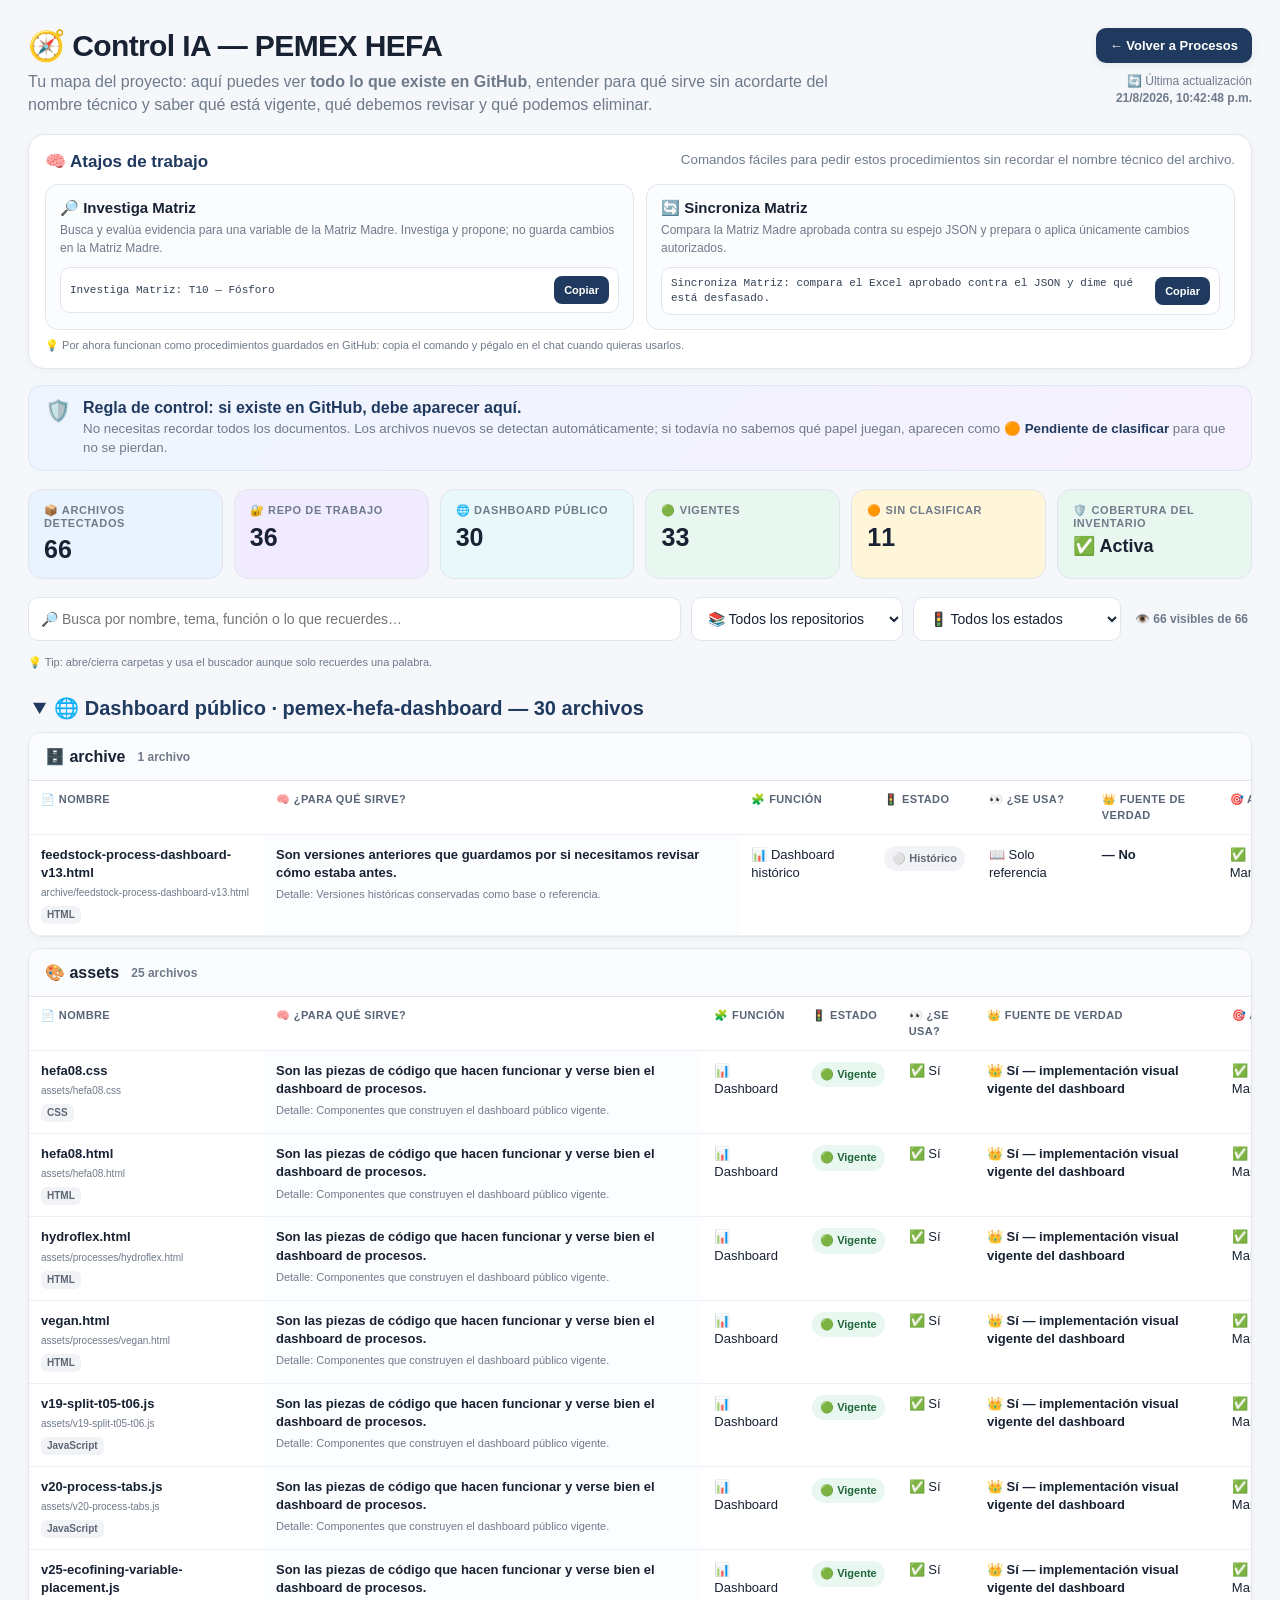
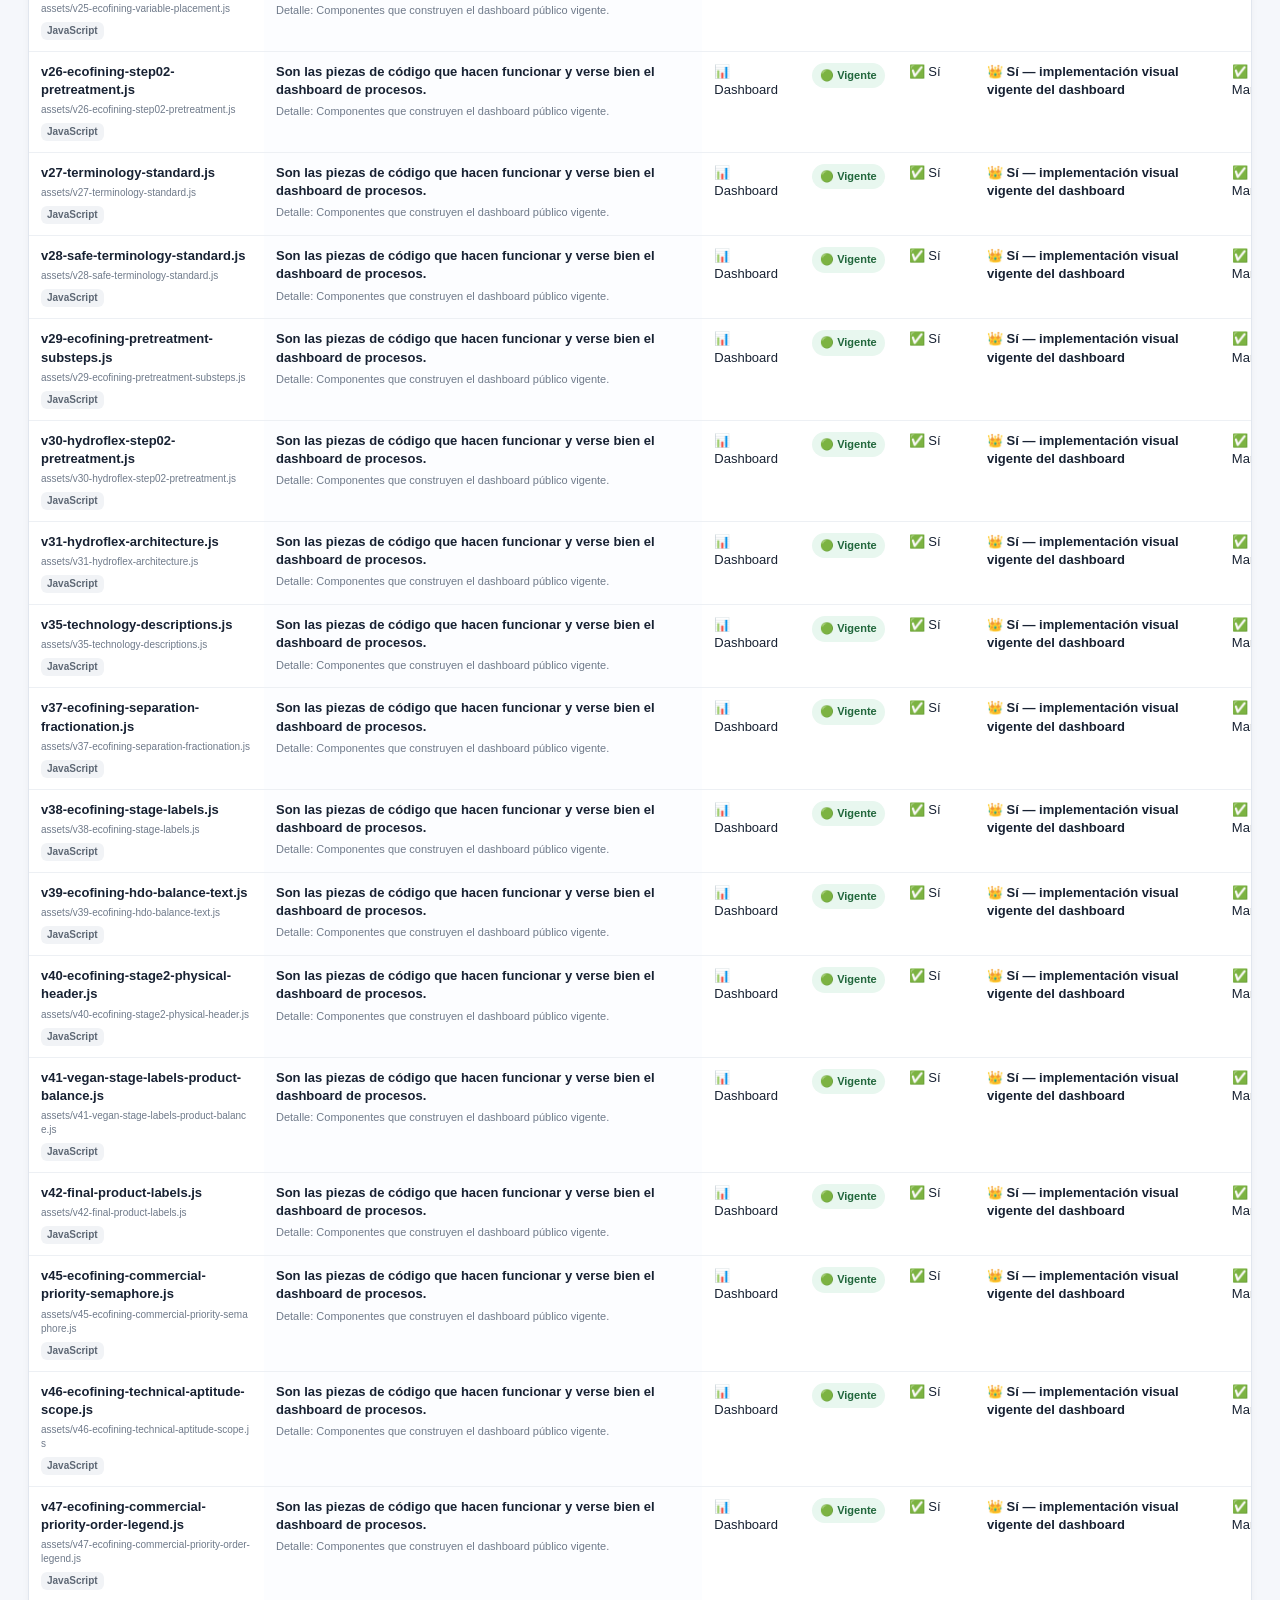
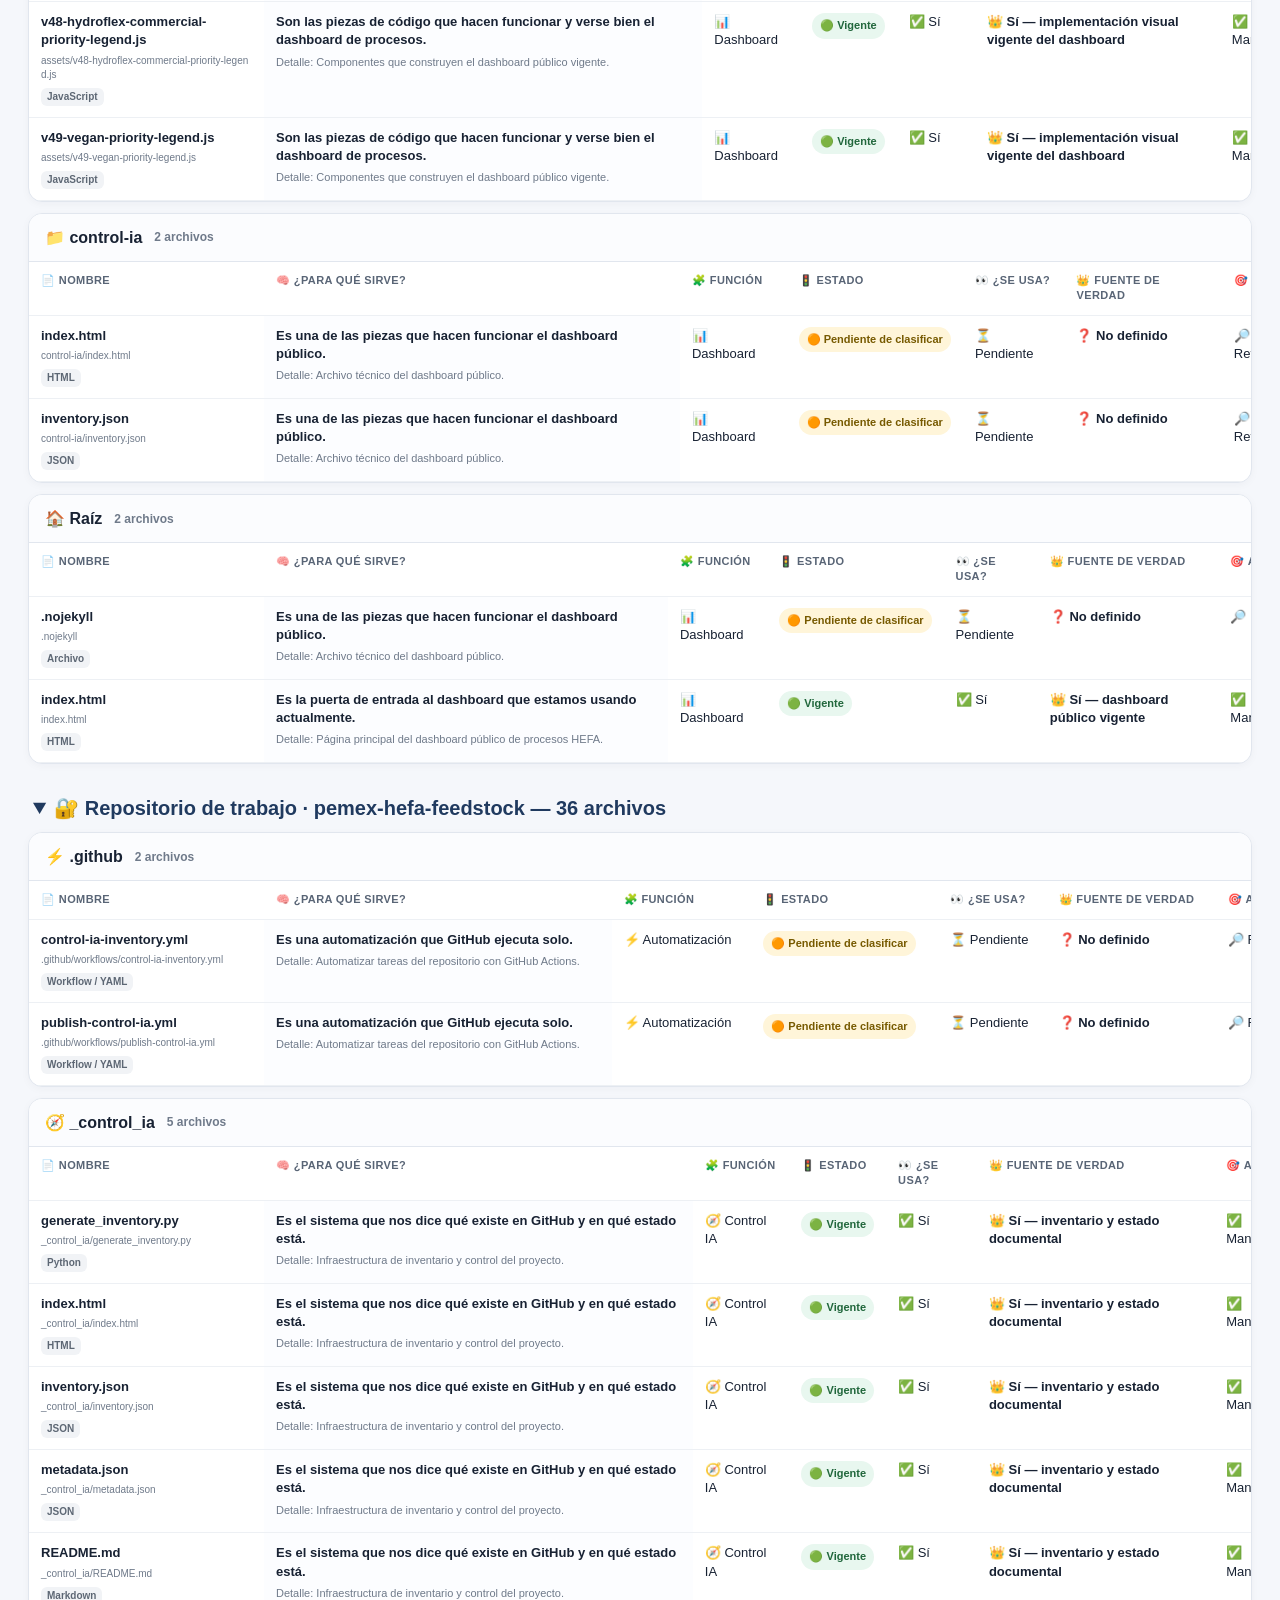
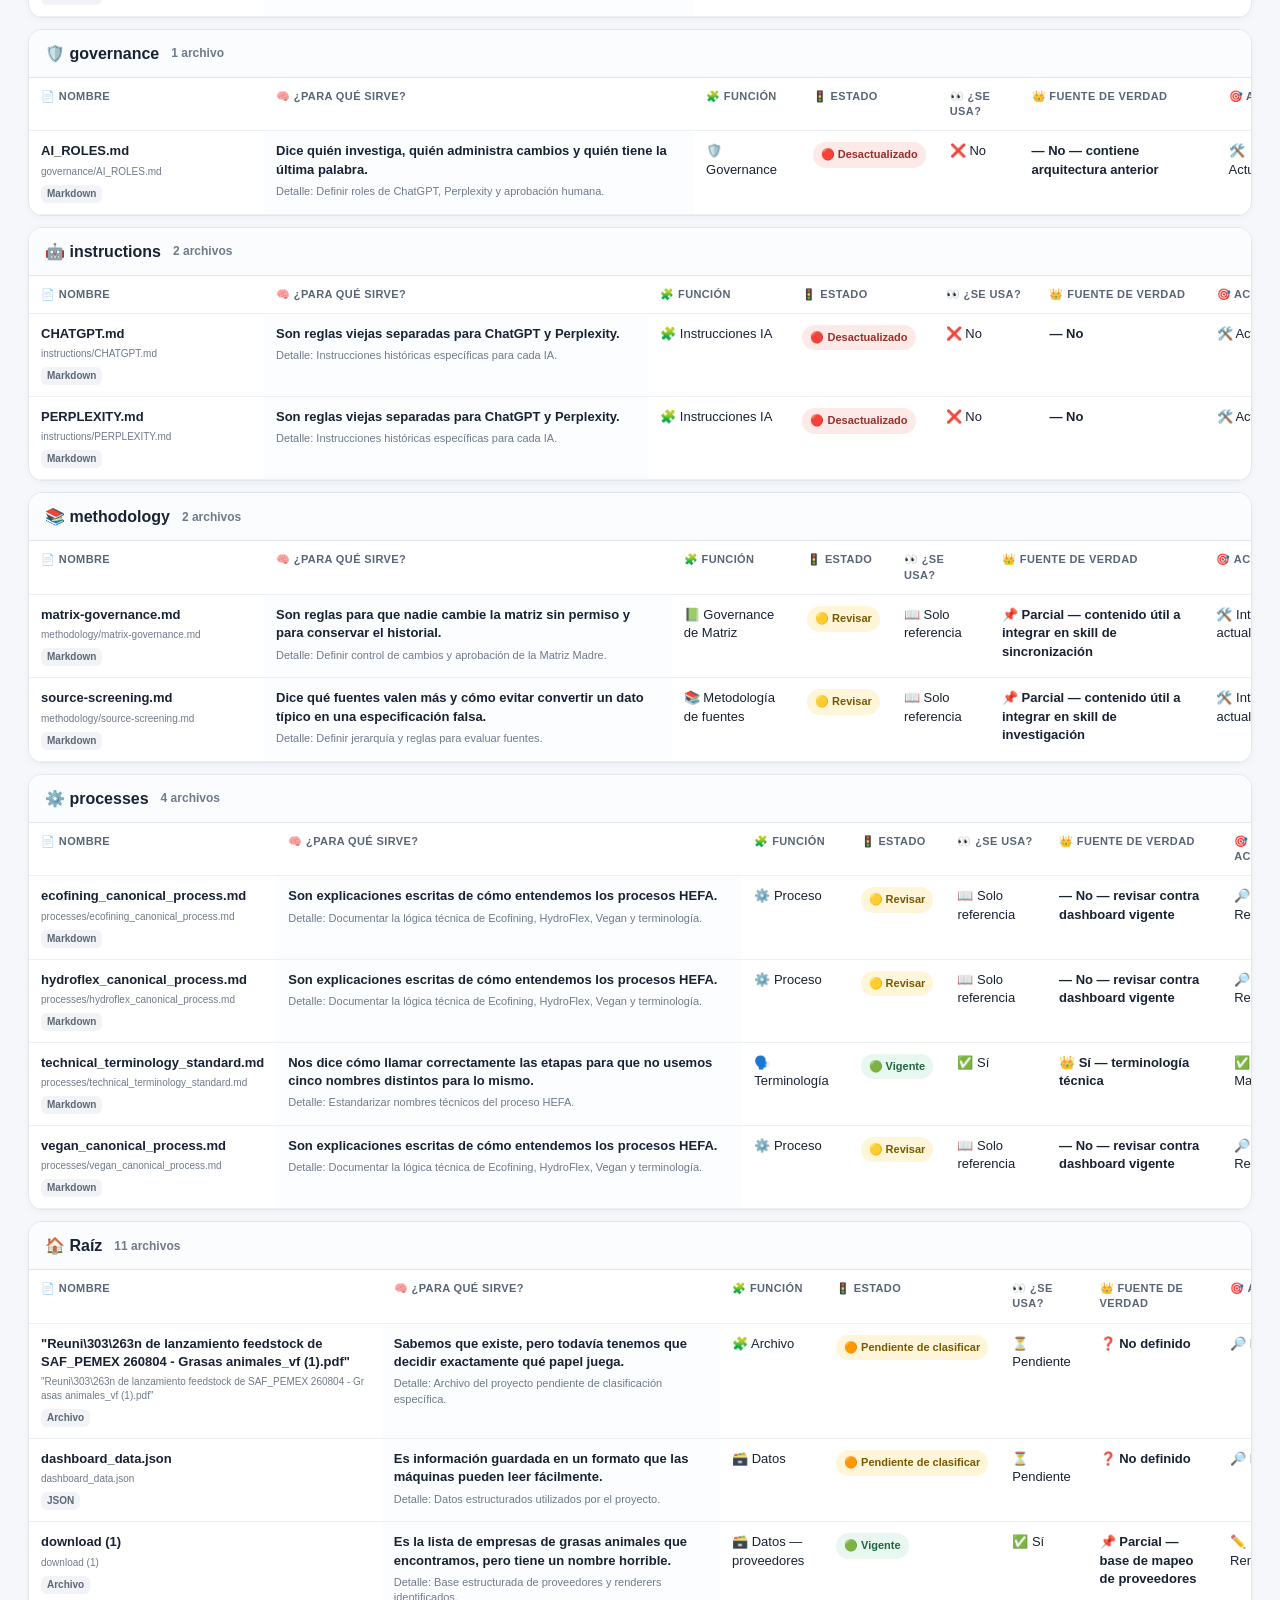
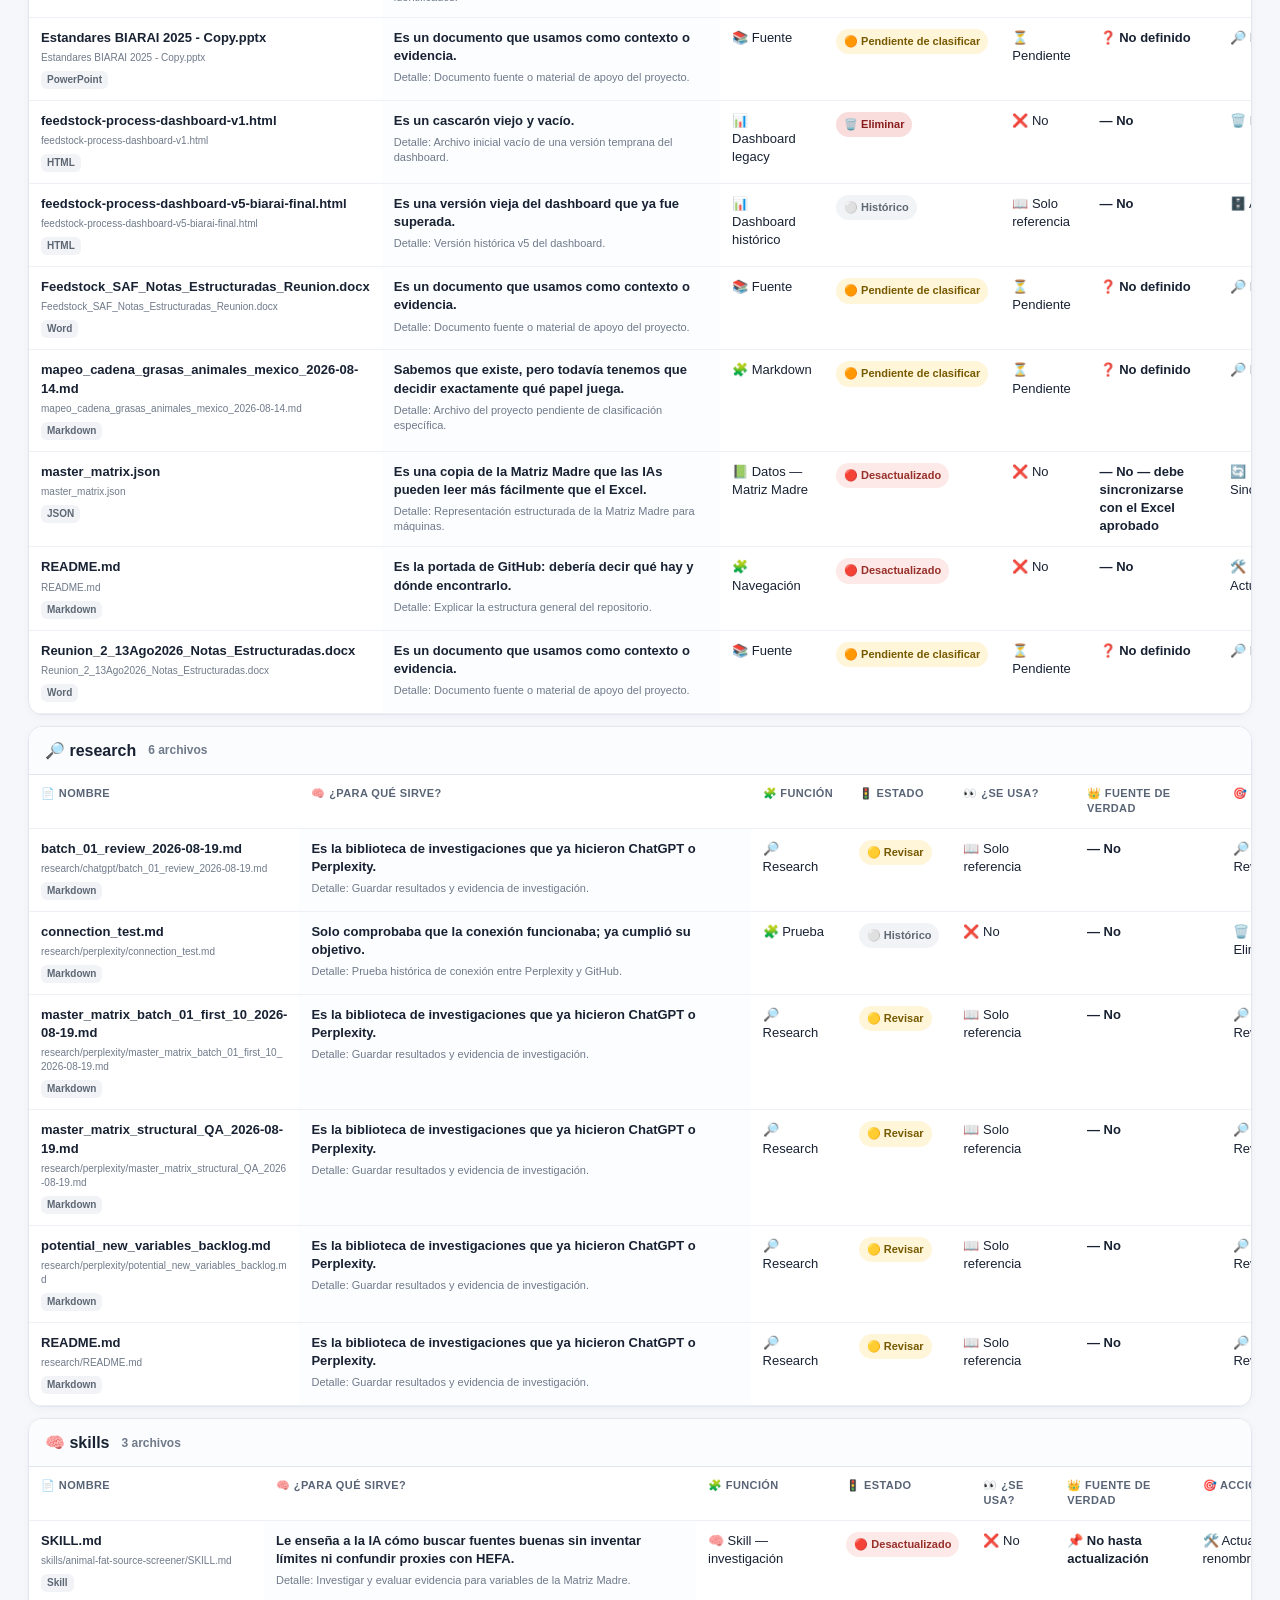
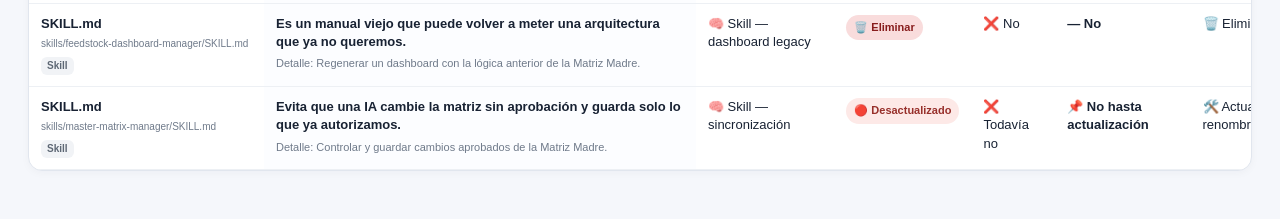
==== commit 5d292bc9: "Update public Control IA" ====
--- a/control-ia/index.html
+++ b/control-ia/index.html
@@ -17,6 +17,9 @@
     .top{display:flex;justify-content:space-between;gap:24px;align-items:flex-start;margin-bottom:18px}
     h1{margin:0 0 7px;font-size:30px;letter-spacing:-.02em}.subtitle{color:var(--muted);margin:0;max-width:850px;line-height:1.45}
     .top-actions{display:flex;flex-direction:column;align-items:flex-end;gap:10px}.back-btn{display:inline-flex;align-items:center;gap:7px;background:var(--navy);color:white;text-decoration:none;border-radius:10px;padding:10px 14px;font-size:13px;font-weight:800;box-shadow:0 2px 8px rgba(24,34,51,.08)}.back-btn:hover{opacity:.92}.stamp{color:var(--muted);font-size:12px;text-align:right;line-height:1.45}
+    .quick-section{background:var(--card);border:1px solid var(--line);border-radius:16px;padding:16px;margin:0 0 16px;box-shadow:0 2px 8px rgba(24,34,51,.035)}
+    .quick-head{display:flex;justify-content:space-between;gap:12px;align-items:flex-start;margin-bottom:12px}.quick-head h2{margin:0;font-size:17px;color:var(--navy)}.quick-head small{color:var(--muted);line-height:1.4;text-align:right}
+    .quick-grid{display:grid;grid-template-columns:repeat(2,minmax(0,1fr));gap:12px}.quick-card{border:1px solid var(--line);border-radius:13px;padding:14px;background:#fbfcfe}.quick-title{font-weight:900;font-size:15px;margin-bottom:5px}.quick-desc{font-size:12px;color:var(--muted);line-height:1.45;margin-bottom:10px}.quick-example{display:flex;align-items:center;gap:8px;background:white;border:1px solid var(--line);border-radius:10px;padding:8px 9px}.quick-example code{flex:1;font-size:11px;line-height:1.35;white-space:normal;word-break:break-word;color:#334155}.copy-btn{border:0;border-radius:8px;background:var(--navy);color:white;font-weight:800;font-size:11px;padding:8px 10px;cursor:pointer;white-space:nowrap}.copy-btn:hover{opacity:.92}.copy-note{margin-top:9px;font-size:11px;color:var(--muted)}
     .rule{background:linear-gradient(135deg,#eef5ff,#f7f1ff);border:1px solid #dce5f4;border-radius:14px;padding:13px 16px;margin:14px 0 18px;display:flex;gap:12px;align-items:flex-start}
     .rule .emoji{font-size:21px}.rule b{color:var(--navy)}.rule small{display:block;color:var(--muted);margin-top:3px;line-height:1.4}
     .cards{display:grid;grid-template-columns:repeat(auto-fit,minmax(155px,1fr));gap:11px;margin:0 0 18px}
@@ -34,7 +37,7 @@
     .status-Vigente{background:var(--green);color:#21673c}.status-En-construcción{background:var(--blue);color:#245b91}.status-Revisar,.status-Pendiente-de-clasificar{background:var(--yellow);color:#775a00}.status-Desactualizado{background:var(--red);color:#972f2a}.status-Histórico{background:var(--gray);color:#5f6873}.status-Eliminar{background:#f9dcdc;color:#881d1d}
     .truth{font-weight:700}.empty{padding:25px;color:var(--muted);background:white;border:1px solid var(--line);border-radius:12px}.warning{background:var(--yellow);border:1px solid #efd69c;border-radius:11px;padding:11px 13px;margin-bottom:10px}
     .legend{display:flex;gap:8px;flex-wrap:wrap;margin:-3px 0 15px}.legend span{font-size:11px;color:var(--muted)}
-    @media(max-width:700px){.wrap{padding:16px}.top{display:block}.top-actions{align-items:flex-start;margin-top:12px}.stamp{text-align:left}h1{font-size:25px}.toolbar input{min-width:100%}}
+    @media(max-width:700px){.wrap{padding:16px}.top{display:block}.top-actions{align-items:flex-start;margin-top:12px}.stamp{text-align:left}.quick-head{display:block}.quick-head small{display:block;text-align:left;margin-top:5px}.quick-grid{grid-template-columns:1fr}.quick-example{align-items:flex-start;flex-direction:column}.copy-btn{width:100%}h1{font-size:25px}.toolbar input{min-width:100%}}
   </style>
 </head>
 <body>
@@ -49,6 +52,32 @@
       <div class="stamp" id="stamp">⏳ Cargando inventario…</div>
     </div>
   </div>
+
+  <section class="quick-section" aria-label="Atajos de trabajo">
+    <div class="quick-head">
+      <h2>🧠 Atajos de trabajo</h2>
+      <small>Comandos fáciles para pedir estos procedimientos sin recordar el nombre técnico del archivo.</small>
+    </div>
+    <div class="quick-grid">
+      <div class="quick-card">
+        <div class="quick-title">🔎 Investiga Matriz</div>
+        <div class="quick-desc">Busca y evalúa evidencia para una variable de la Matriz Madre. Investiga y propone; no guarda cambios en la Matriz Madre.</div>
+        <div class="quick-example">
+          <code>Investiga Matriz: T10 — Fósforo</code>
+          <button class="copy-btn" type="button" data-copy="Investiga Matriz: T10 — Fósforo">Copiar</button>
+        </div>
+      </div>
+      <div class="quick-card">
+        <div class="quick-title">🔄 Sincroniza Matriz</div>
+        <div class="quick-desc">Compara la Matriz Madre aprobada contra su espejo JSON y prepara o aplica únicamente cambios autorizados.</div>
+        <div class="quick-example">
+          <code>Sincroniza Matriz: compara el Excel aprobado contra el JSON y dime qué está desfasado.</code>
+          <button class="copy-btn" type="button" data-copy="Sincroniza Matriz: compara el Excel aprobado contra el JSON y dime qué está desfasado.">Copiar</button>
+        </div>
+      </div>
+    </div>
+    <div class="copy-note">💡 Por ahora funcionan como procedimientos guardados en GitHub: copia el comando y pégalo en el chat cuando quieras usarlos.</div>
+  </section>
 
   <div class="rule">
     <div class="emoji">🛡️</div>
@@ -149,11 +178,22 @@
     const warnings=data.warnings||[];
     document.getElementById('warnings').innerHTML=warnings.map(w=>`<div class="warning">⚠️ ${esc(w)}</div>`).join('');
     const repos=[...new Set(data.files.map(f=>f.repo))].sort();const statuses=[...new Set(data.files.map(f=>f.status))].sort();
-    document.getElementById('repoFilter').innerHTML+=[...repos].map(v=>`<option value="${esc(v)}">${v==='pemex-hefa-feedstock'?'🔐':'🌐'} ${esc(v)}</option>`).join('');
+    document.getElementById('repoFilter').innerHTML+=repos.map(v=>`<option value="${esc(v)}">${v==='pemex-hefa-feedstock'?'🔐':'🌐'} ${esc(v)}</option>`).join('');
     document.getElementById('statusFilter').innerHTML+=statuses.map(v=>`<option value="${esc(v)}">${statusEmoji[v]||'⚪'} ${esc(v)}</option>`).join('');render();
   })
   .catch(err=>{document.getElementById('stamp').textContent='⚠️ Inventario no disponible';document.getElementById('content').innerHTML=`<div class="warning">No se pudo cargar inventory.json: ${esc(err.message)}</div>`;});
 ['search','repoFilter','statusFilter'].forEach(id=>document.getElementById(id).addEventListener('input',render));
+
+document.querySelectorAll('.copy-btn').forEach(btn=>btn.addEventListener('click',async()=>{
+  const original='Copiar';
+  try{
+    await navigator.clipboard.writeText(btn.dataset.copy||'');
+    btn.textContent='✓ Copiado';
+  }catch{
+    btn.textContent='Copia manual';
+  }
+  setTimeout(()=>btn.textContent=original,1400);
+}));
 </script>
 </body>
 </html>
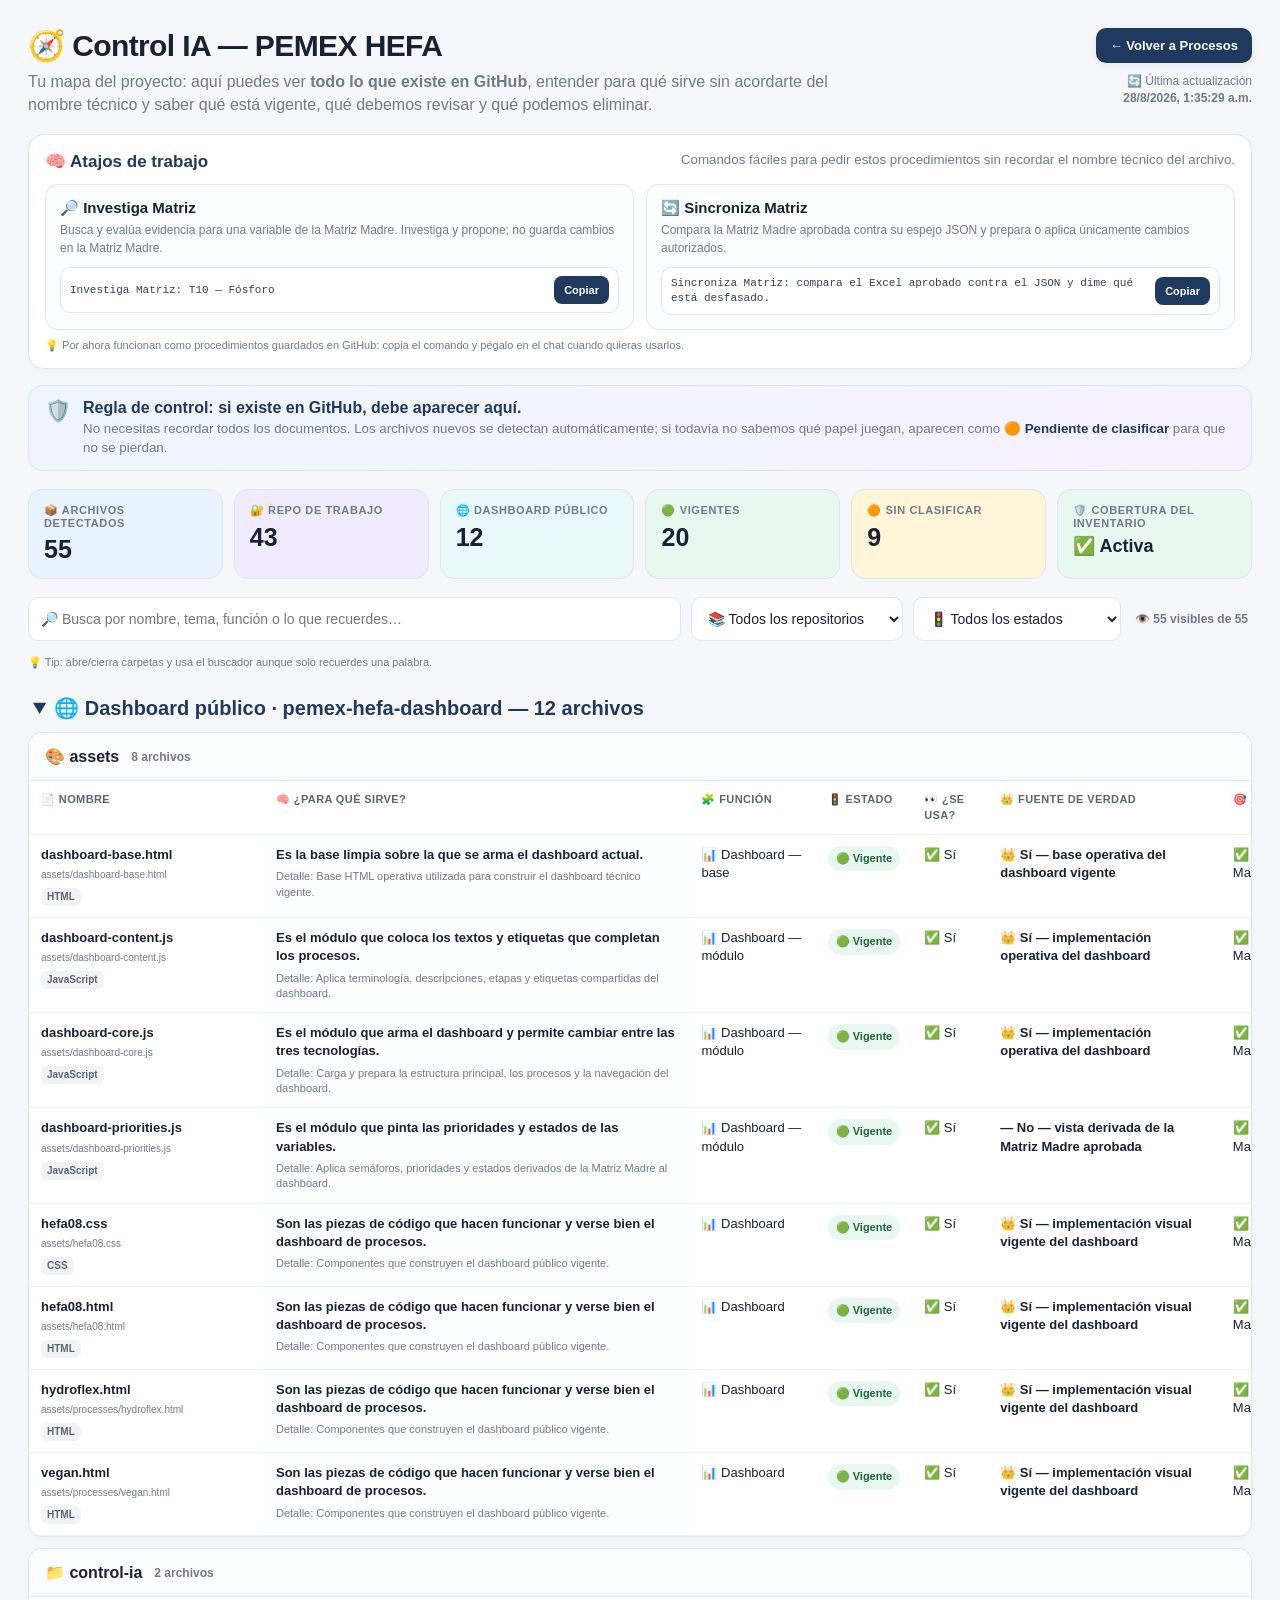
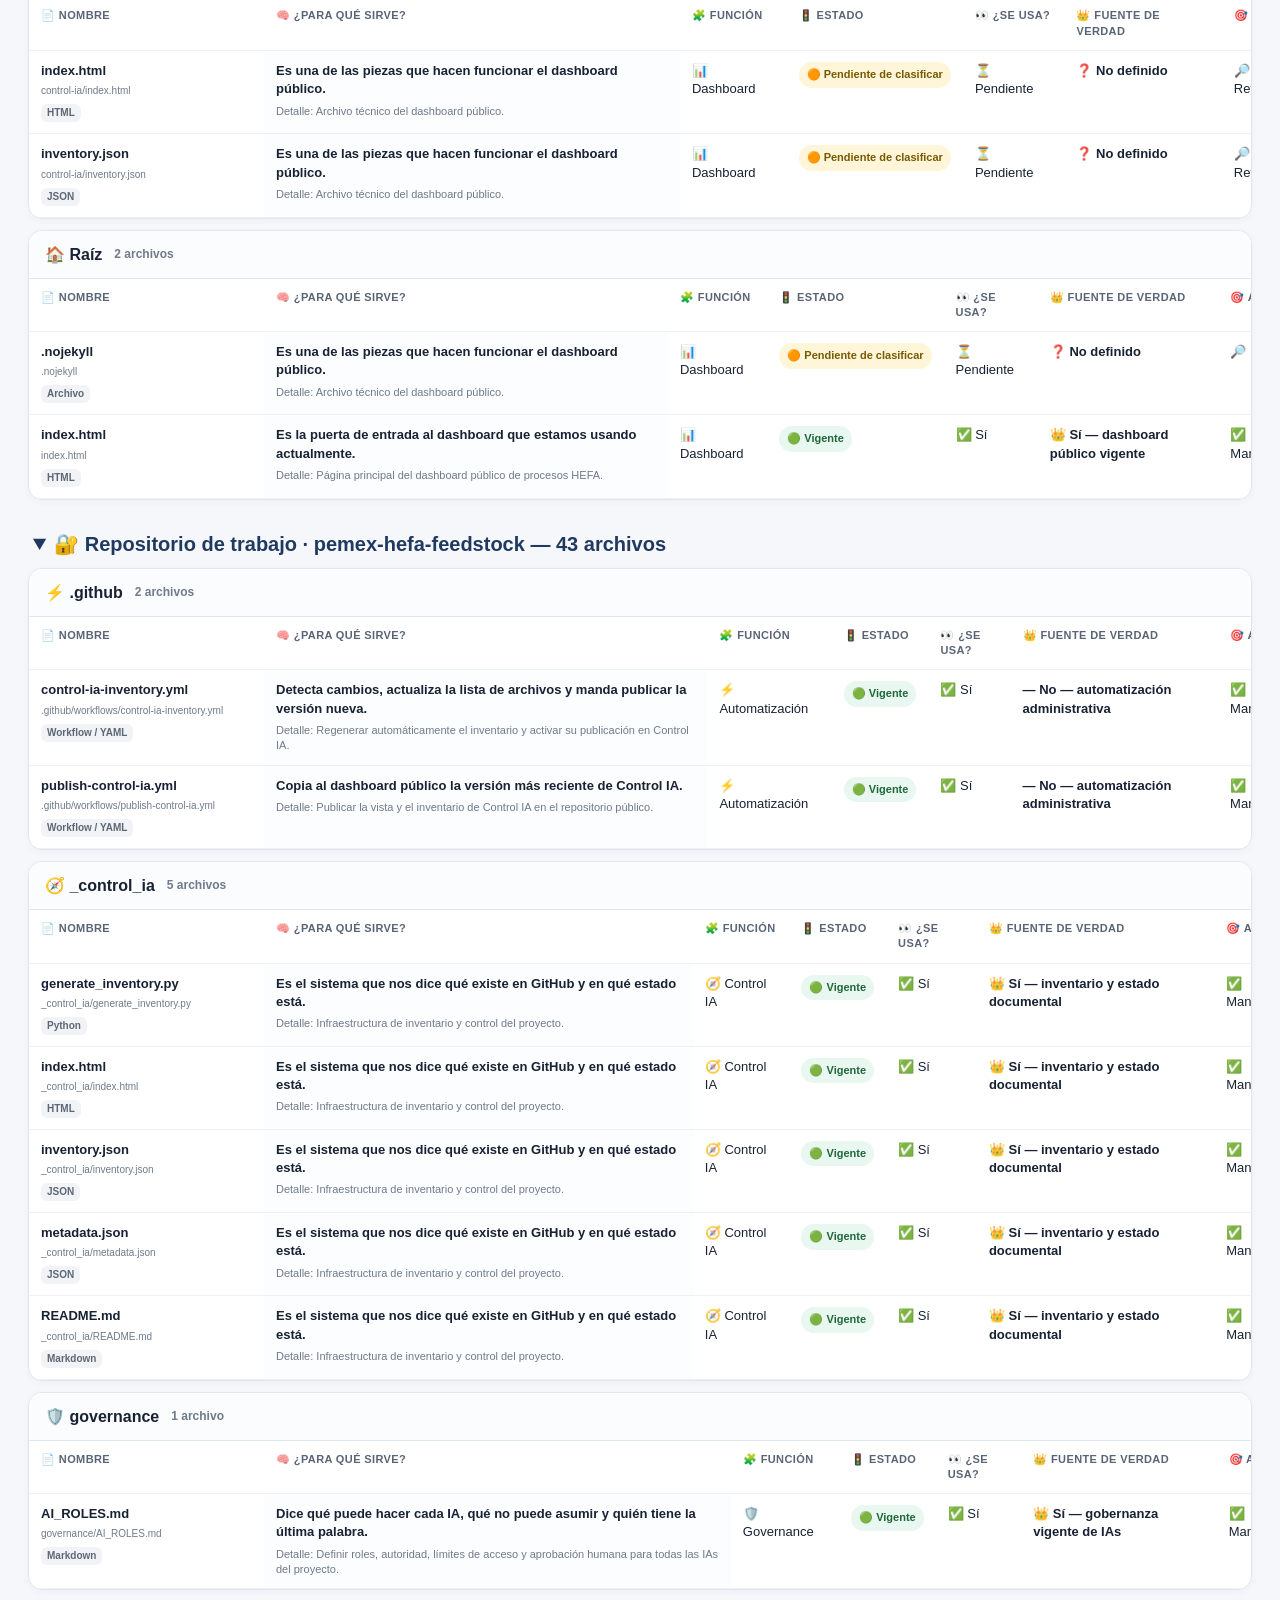
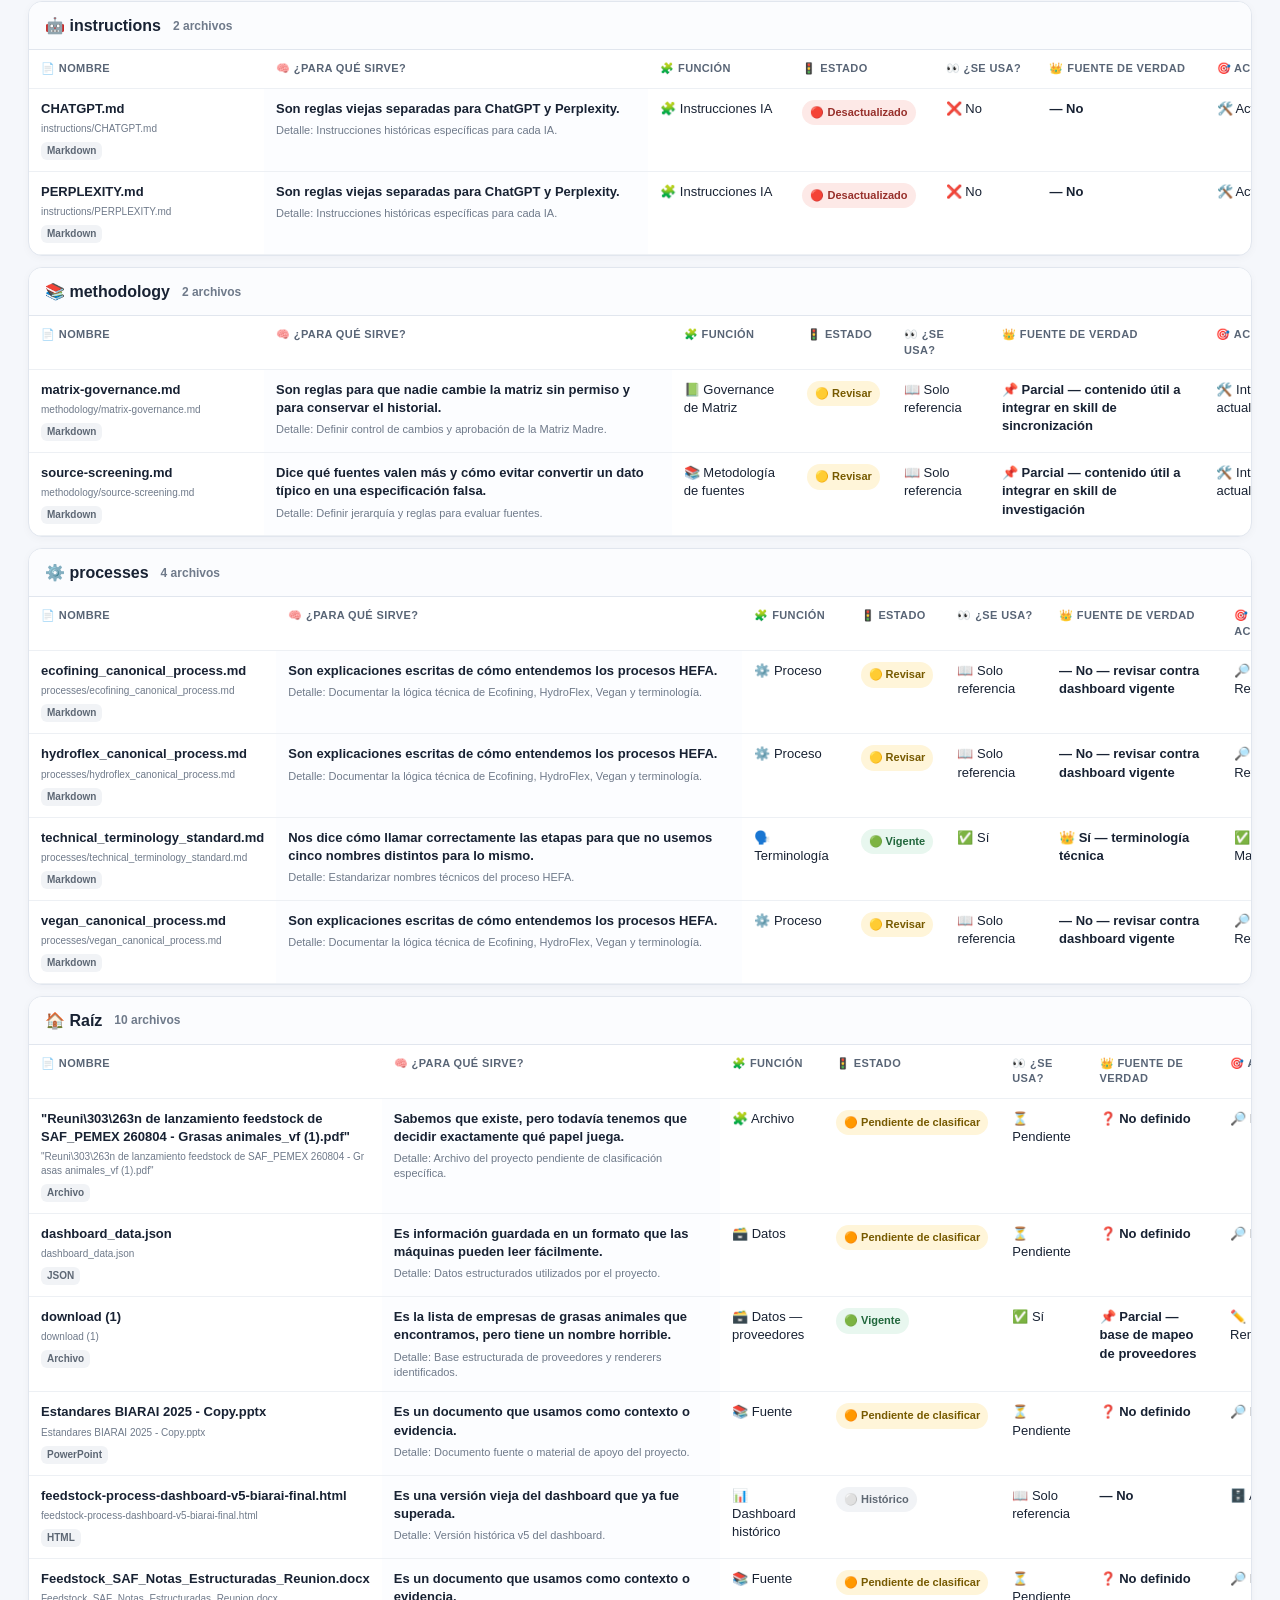
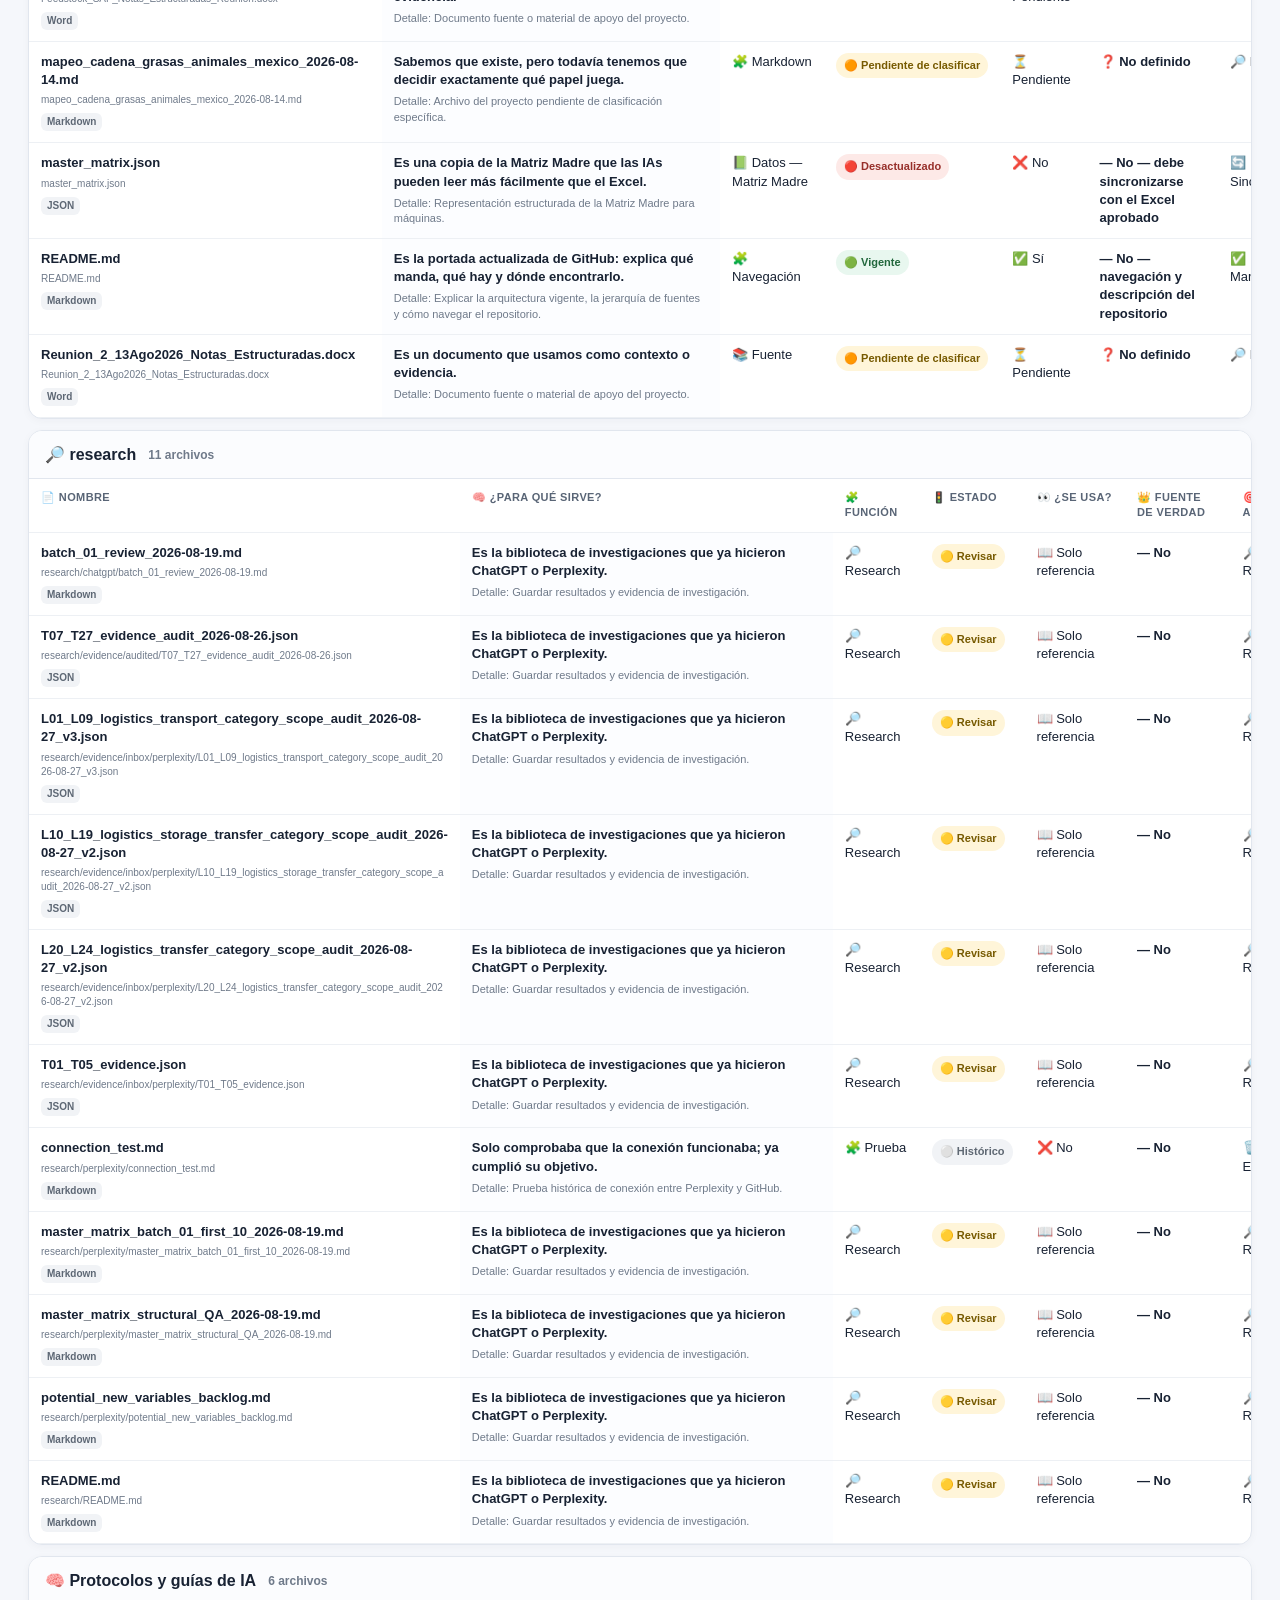
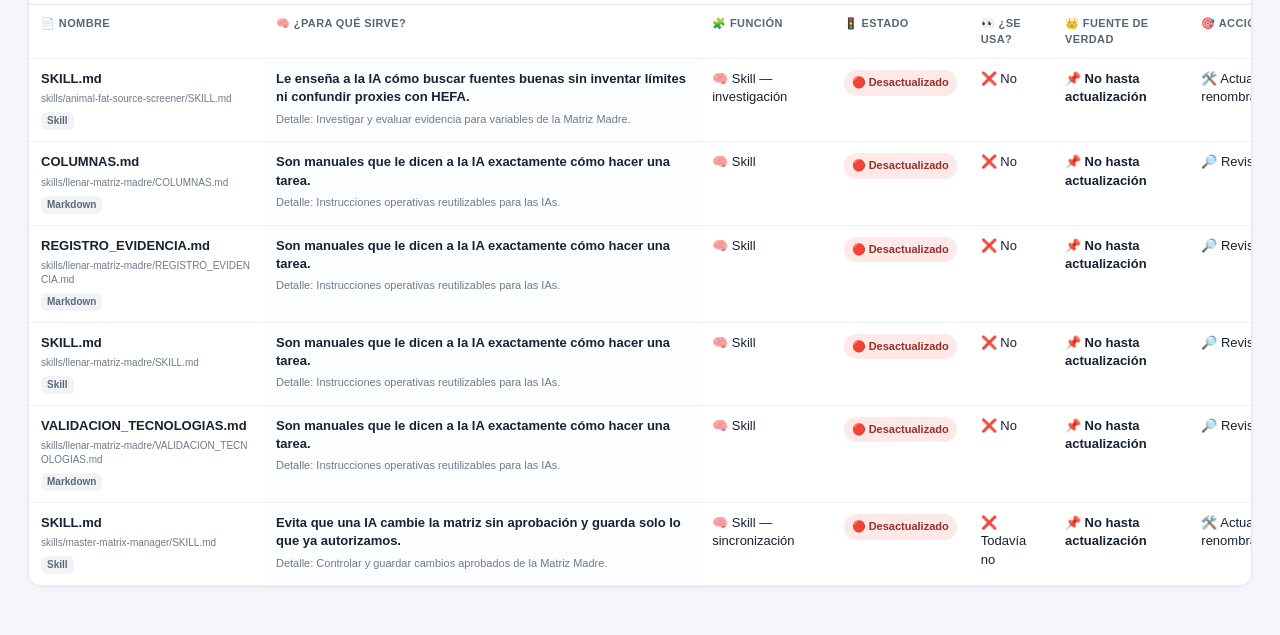
==== commit d46dbf99: "Update public Control IA" ====
--- a/control-ia/index.html
+++ b/control-ia/index.html
@@ -106,9 +106,12 @@
 const folderEmoji=name=>({
   'Raíz':'🏠','skills':'🧠','research':'🔎','processes':'⚙️','methodology':'📚','governance':'🛡️','instructions':'🤖','_control_ia':'🧭','dashboard':'📊','.github':'⚡','assets':'🎨','archive':'🗄️'
 }[name]||'📁');
+const folderLabel=name=>({
+  'skills':'Protocolos y guías de IA'
+}[name]||name);
 const functionEmoji=f=>{
   const s=String(f||'').toLowerCase();
-  if(s.includes('skill'))return '🧠';if(s.includes('research'))return '🔎';if(s.includes('dashboard'))return '📊';if(s.includes('matriz'))return '📗';if(s.includes('governance'))return '🛡️';if(s.includes('fuente'))return '📚';if(s.includes('proceso'))return '⚙️';if(s.includes('automat'))return '⚡';if(s.includes('control ia'))return '🧭';if(s.includes('dato'))return '🗃️';if(s.includes('terminolog'))return '🗣️';return '🧩';
+  if(s.includes('skill')||s.includes('protocolo')||s.includes('guía')||s.includes('guia'))return '🧠';if(s.includes('research'))return '🔎';if(s.includes('dashboard'))return '📊';if(s.includes('matriz'))return '📗';if(s.includes('governance'))return '🛡️';if(s.includes('fuente'))return '📚';if(s.includes('proceso'))return '⚙️';if(s.includes('automat'))return '⚡';if(s.includes('control ia'))return '🧭';if(s.includes('dato'))return '🗃️';if(s.includes('terminolog'))return '🗣️';return '🧩';
 };
 const actionEmoji=a=>{
   const s=String(a||'').toLowerCase();
@@ -152,7 +155,7 @@
     const repoLabel=repoName==='pemex-hefa-feedstock'?'Repositorio de trabajo':'Dashboard público';
     return `<details class="repo" open><summary>${repoIcon} ${repoLabel} · ${esc(repoName)} — ${Object.values(folders).flat().length} archivos</summary>
       ${Object.entries(folders).map(([folderName,rows])=>`<details class="folder" open>
-        <summary>${folderEmoji(folderName)} ${esc(folderName)} <span class="folder-count">${rows.length} archivo${rows.length===1?'':'s'}</span></summary>
+        <summary>${folderEmoji(folderName)} ${esc(folderLabel(folderName))} <span class="folder-count">${rows.length} archivo${rows.length===1?'':'s'}</span></summary>
         <div class="table-wrap"><table><thead><tr>
           <th>📄 Nombre</th><th>🧠 ¿Para qué sirve?</th><th>🧩 Función</th><th>🚦 Estado</th><th>👀 ¿Se usa?</th><th>👑 Fuente de verdad</th><th>🎯 Acción</th>
         </tr></thead><tbody>
